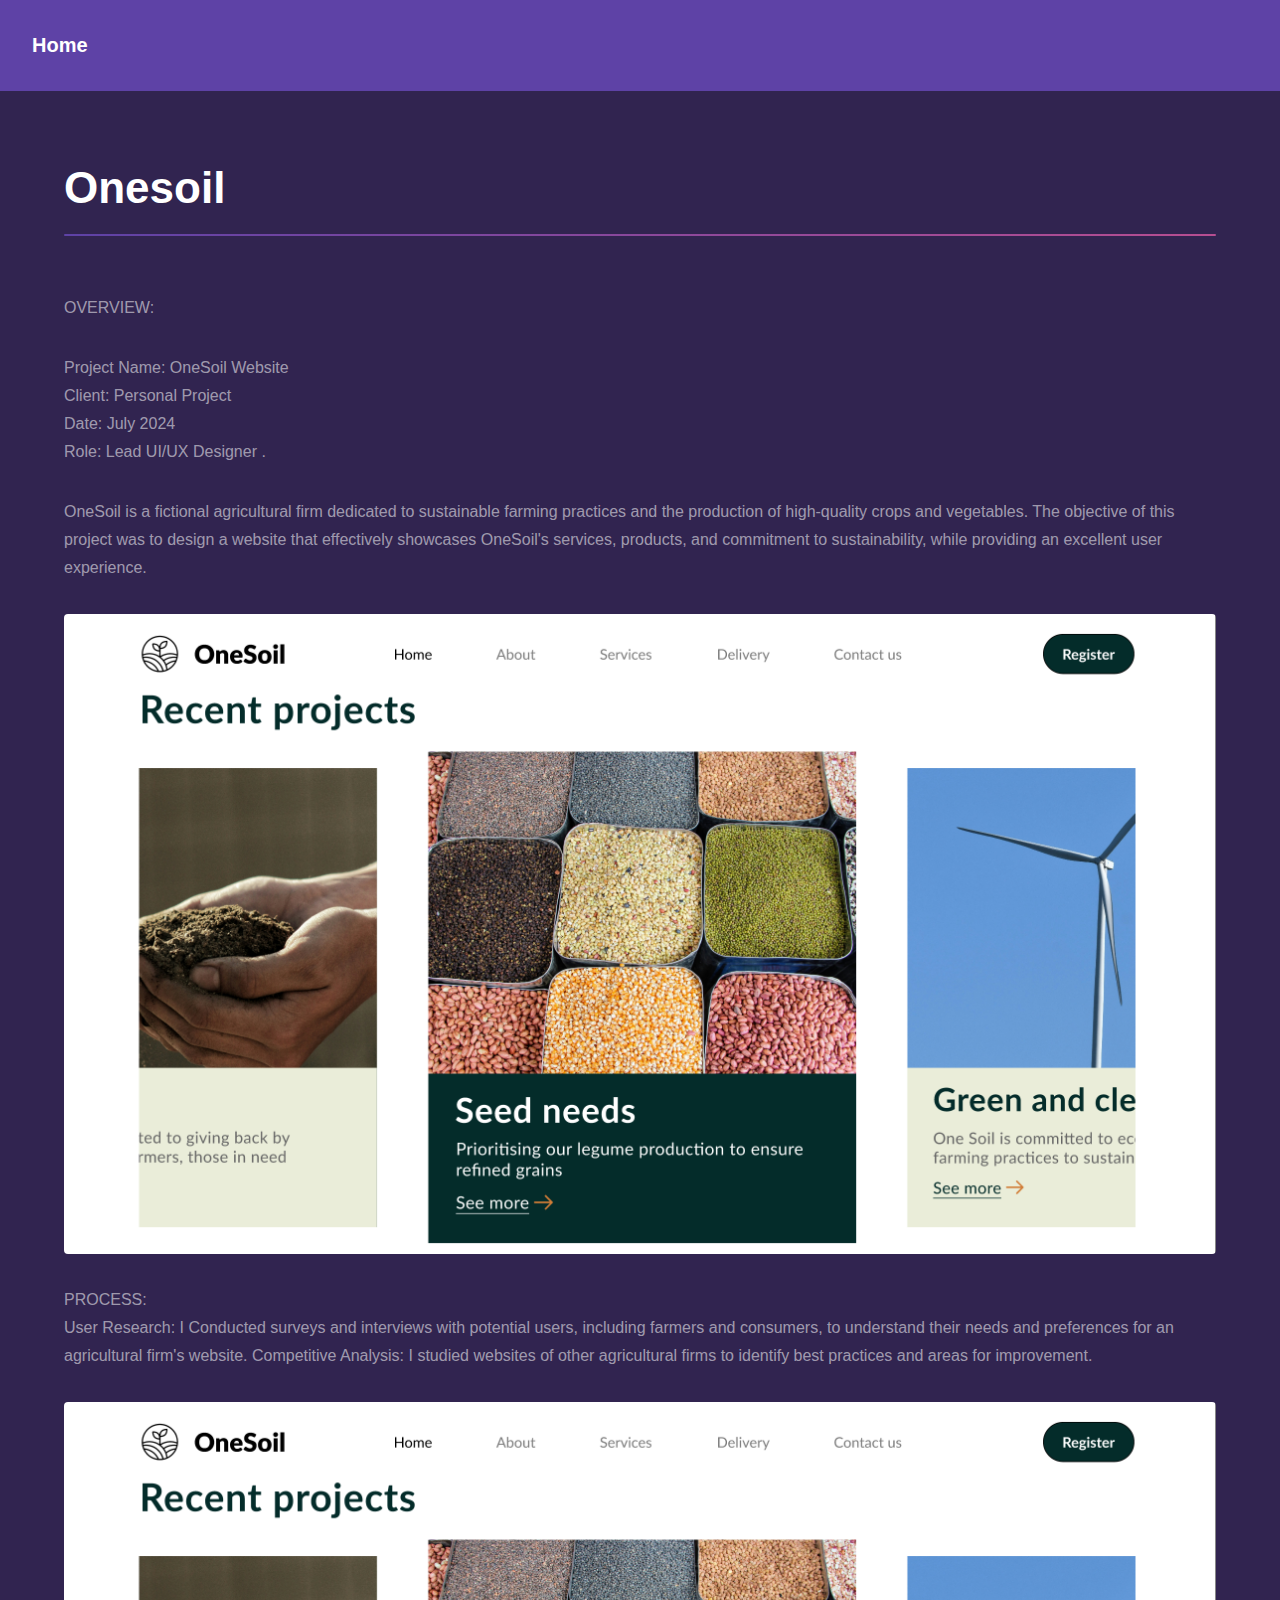
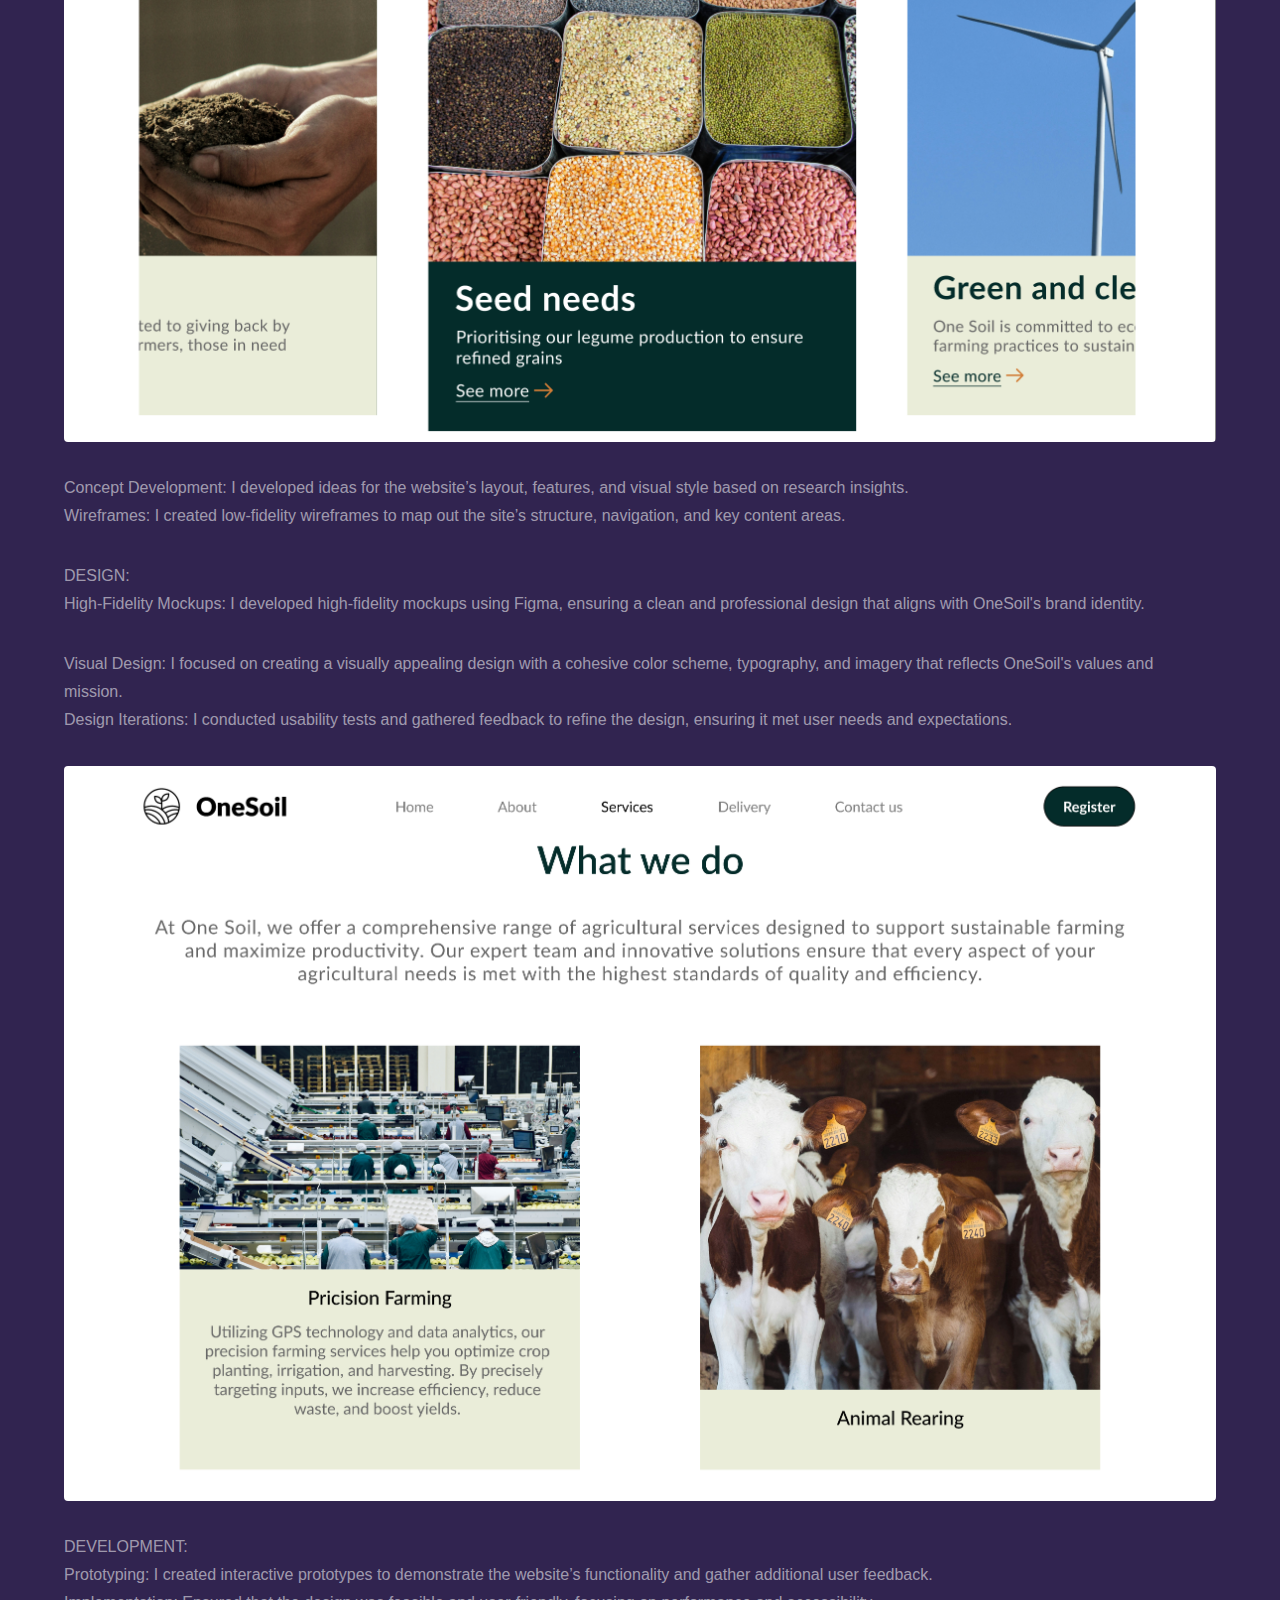
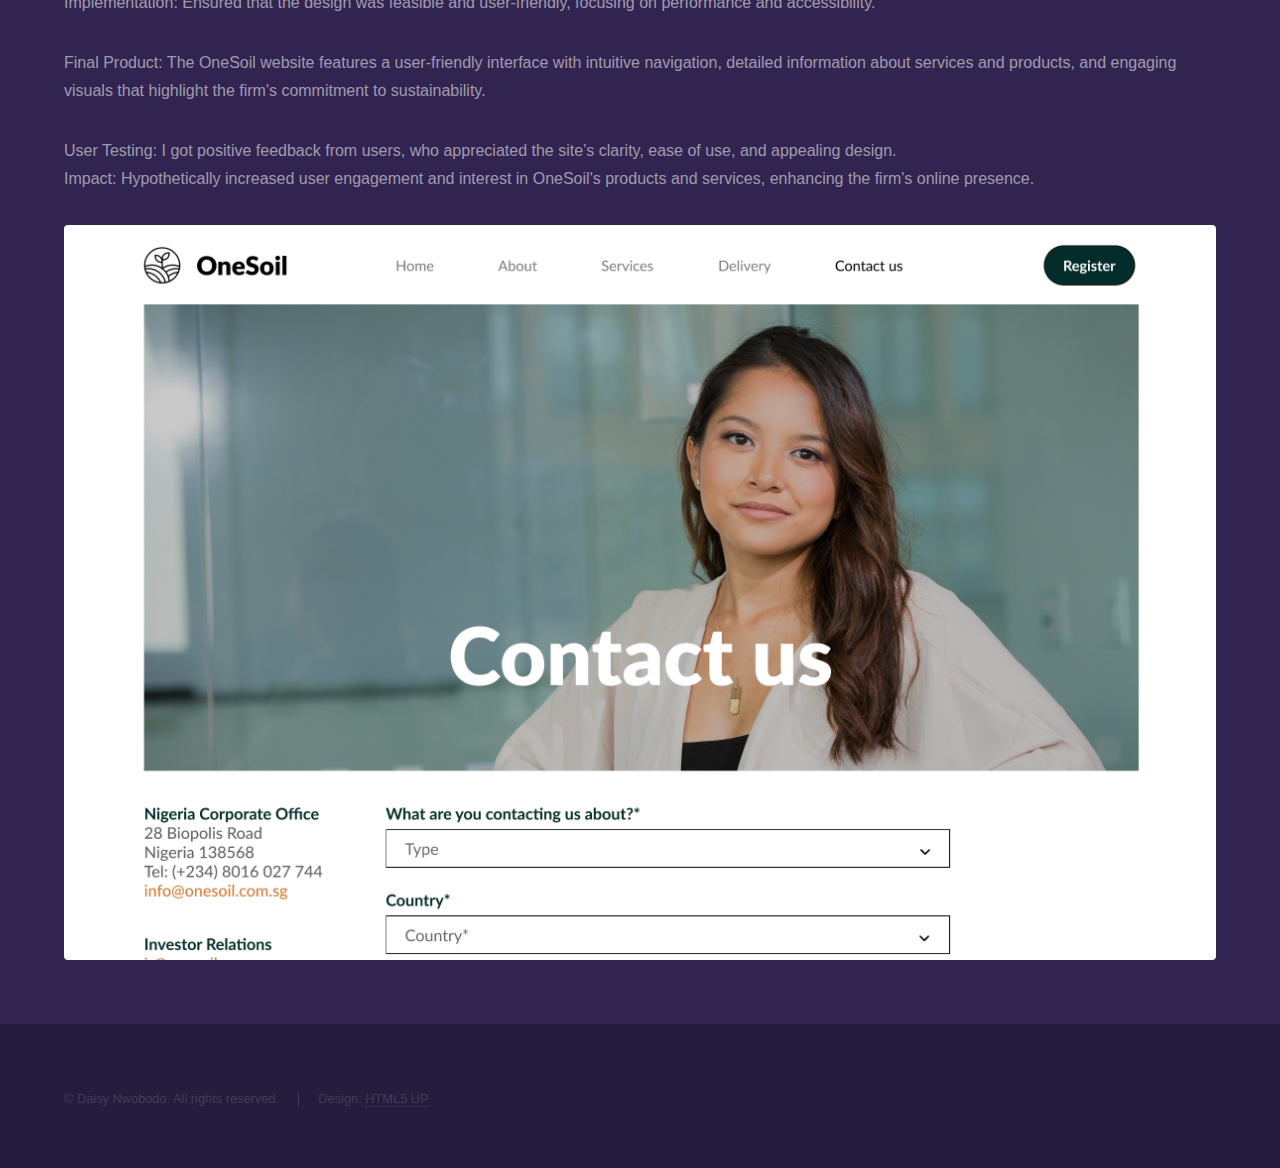
==== onesoil.html @ eafd7acb "first commit" ====
<!DOCTYPE HTML>
<!--
	Hyperspace by HTML5 UP
	html5up.net | @ajlkn
	Free for personal and commercial use under the CCA 3.0 license (html5up.net/license)
-->
<html>
	<head>
		<title> Chisom Daisy Nwobodo - Portfolio</title>
		<meta charset="utf-8" />
		<meta name="viewport" content="width=device-width, initial-scale=1, user-scalable=no" />
		<link rel="stylesheet" href="assets/css/main.css" />
		<noscript><link rel="stylesheet" href="assets/css/noscript.css" /></noscript>
	</head>
	<body class="is-preload">

		<!-- Header -->
			<header id="header">
				<a href="index.html" class="title">Home</a>
				<nav>
					<ul>
						
						
					</ul>
				</nav>
			</header>

		<!-- Wrapper -->
			<div id="wrapper">

				<!-- Main -->
					<section id="main" class="wrapper">
						<div class="inner">
							<h1 class="major">Onesoil</h1>
							
							<p>OVERVIEW:
								<p>

									Project Name: OneSoil Website<Br/>
									Client: Personal Project<Br/>
									Date: July 2024<Br/>
									Role: Lead UI/UX Designer
									.<p>
									
OneSoil is a fictional agricultural firm dedicated to sustainable farming practices and the production
 of high-quality crops and vegetables. The objective of this project was to design a website that effectively showcases OneSoil's services, 
 products, and commitment to sustainability, while providing an excellent user experience. <p></p>
 <span class="image fit"><img src="images/onesoilrecent projects.png" alt="" /></span>
								</p>PROCESS:<Br/>
						

								User Research: I Conducted surveys and interviews with potential users, including farmers and consumers, to understand their needs and preferences for an agricultural firm's website.
								Competitive Analysis: I studied websites of other agricultural firms to identify best practices and areas for improvement.<p></p>
								<span class="image fit"><img src="images/onesoilrecent projects.png" alt="" /></span>
								<p></p>

								Concept Development: I developed ideas for the website’s layout, features, and visual style based on research insights.<Br>
								Wireframes: I created low-fidelity wireframes to map out the site’s structure, navigation, and key content areas.<p></p>
								DESIGN:<Br/>
								
								High-Fidelity Mockups: I developed high-fidelity mockups using Figma, ensuring a clean and professional design that aligns with OneSoil's brand identity.<p></p>
								Visual Design: I focused on creating a visually appealing design with a cohesive color scheme, typography, and imagery that reflects OneSoil's values and mission.<Br/>
								Design Iterations: I conducted usability tests and gathered feedback to refine the design, ensuring it met user needs and expectations.<p></p>
								<span class="image fit"><img src="images/onsesoilservices.png" alt="" /></span>
								DEVELOPMENT:<Br/>
								
								Prototyping: I created interactive prototypes to demonstrate the website’s functionality and gather additional user feedback.<Br/>
								Implementation: Ensured that the design was feasible and user-friendly, focusing on performance and accessibility.
								<p></p>
								
								Final Product: The OneSoil website features a user-friendly interface with intuitive navigation, detailed information about services and products, and engaging visuals that highlight the firm's commitment to sustainability.<p></p>
								User Testing: I got positive feedback from users, who appreciated the site’s clarity, ease of use, and appealing design.<Br/>
								Impact: Hypothetically increased user engagement and interest in OneSoil's products and services, enhancing the firm's online presence.
									<p></p><span class="image fit"><img src="images/onesoilcontact.png" alt="" /></span>
								</p>
							
						</div>
					</section>

			</div>

		<!-- Footer -->
			<footer id="footer" class="wrapper alt">
				<div class="inner">
					<ul class="menu">
						<li>&copy; Daisy Nwobodo. All rights reserved.</li><li>Design: <a href="http://html5up.net">HTML5 UP</a></li>
					</ul>
				</div>
			</footer>

		<!-- Scripts -->
			<script src="assets/js/jquery.min.js"></script>
			<script src="assets/js/jquery.scrollex.min.js"></script>
			<script src="assets/js/jquery.scrolly.min.js"></script>
			<script src="assets/js/browser.min.js"></script>
			<script src="assets/js/breakpoints.min.js"></script>
			<script src="assets/js/util.js"></script>
			<script src="assets/js/main.js"></script>

	</body>
</html>
---- assets/css/main.css ----
@import url(fontawesome-all.min.css);

/*
	Hyperspace by HTML5 UP
	html5up.net | @ajlkn
	Free for personal and commercial use under the CCA 3.0 license (html5up.net/license)
*/

html, body, div, span, applet, object,
iframe, h1, h2, h3, h4, h5, h6, p, blockquote,
pre, a, abbr, acronym, address, big, cite,
code, del, dfn, em, img, ins, kbd, q, s, samp,
small, strike, strong, sub, sup, tt, var, b,
u, i, center, dl, dt, dd, ol, ul, li, fieldset,
form, label, legend, table, caption, tbody,
tfoot, thead, tr, th, td, article, aside,
canvas, details, embed, figure, figcaption,
footer, header, hgroup, menu, nav, output, ruby,
section, summary, time, mark, audio, video {
	margin: 0;
	padding: 0;
	border: 0;
	font-size: 100%;
	font: inherit;
	vertical-align: baseline;}

article, aside, details, figcaption, figure,
footer, header, hgroup, menu, nav, section {
	display: block;}

body {
	line-height: 1;
}

ol, ul {
	list-style: none;
}

blockquote, q {
	quotes: none;
}

	blockquote:before, blockquote:after, q:before, q:after {
		content: '';
		content: none;
	}

table {
	border-collapse: collapse;
	border-spacing: 0;
}

body {
	-webkit-text-size-adjust: none;
}

mark {
	background-color: transparent;
	color: inherit;
}

input::-moz-focus-inner {
	border: 0;
	padding: 0;
}

input, select, textarea {
	-moz-appearance: none;
	-webkit-appearance: none;
	-ms-appearance: none;
	appearance: none;
}

/* Basic */

	@-ms-viewport {
		width: device-width;
	}

	body {
		-ms-overflow-style: scrollbar;
	}

	@media screen and (max-width: 480px) {

		html, body {
			min-width: 320px;
		}

	}

	html {
		box-sizing: border-box;
	}

	*, *:before, *:after {
		box-sizing: inherit;
	}

	body {
		background: #312450;
	}

		body.is-preload *, body.is-preload *:before, body.is-preload *:after {
			-moz-animation: none !important;
			-webkit-animation: none !important;
			-ms-animation: none !important;
			animation: none !important;
			-moz-transition: none !important;
			-webkit-transition: none !important;
			-ms-transition: none !important;
			transition: none !important;
		}

/* Type */

	body, input, select, textarea {
		color: rgba(255, 255, 255, 0.55);
		font-family: Arial, Helvetica, sans-serif;
		font-size: 16.5pt;
		font-weight: normal;
		line-height: 1.75;
	}

		@media screen and (max-width: 1680px) {

			body, input, select, textarea {
				font-size: 13pt;
			}

		}

		@media screen and (max-width: 1280px) {

			body, input, select, textarea {
				font-size: 12pt;
			}

		}

		@media screen and (max-width: 360px) {

			body, input, select, textarea {
				font-size: 11pt;
			}

		}

	a {
		-moz-transition: color 0.2s ease, border-bottom-color 0.2s ease;
		-webkit-transition: color 0.2s ease, border-bottom-color 0.2s ease;
		-ms-transition: color 0.2s ease, border-bottom-color 0.2s ease;
		transition: color 0.2s ease, border-bottom-color 0.2s ease;
		border-bottom: dotted 1px rgba(255, 255, 255, 0.35);
		color: inherit;
		text-decoration: none;
	}

		a:hover {
			border-bottom-color: transparent;
			color: #ffffff;
		}

	strong, b {
		color: #ffffff;
		font-weight: bold;
	}

	em, i {
		font-style: italic;
	}

	p {
		margin: 0 0 2em 0;
	}

	h1, h2, h3, h4, h5, h6 {
		color: #ffffff;
		font-weight: bold;
		line-height: 1.5;
		margin: 0 0 0.5em 0;
	}

		h1 a, h2 a, h3 a, h4 a, h5 a, h6 a {
			color: inherit;
			text-decoration: none;
		}

	h1 {
		font-size: 2.75em;
	}

		h1.major {
			margin: 0 0 1.3em 0;
			position: relative;
			padding-bottom: 0.35em;
		}

			h1.major:after {
				background-image: -moz-linear-gradient(to right, #5e42a6, #b74e91);
				background-image: -webkit-linear-gradient(to right, #5e42a6, #b74e91);
				background-image: -ms-linear-gradient(to right, #5e42a6, #b74e91);
				background-image: linear-gradient(to right, #5e42a6, #b74e91);
				-moz-transition: max-width 0.2s ease;
				-webkit-transition: max-width 0.2s ease;
				-ms-transition: max-width 0.2s ease;
				transition: max-width 0.2s ease;
				border-radius: 0.2em;
				bottom: 0;
				content: '';
				height: 0.05em;
				position: absolute;
				right: 0;
				width: 100%;
			}
			

	h2 {
		font-size: 1.75em;
	}

	h3 {
		font-size: 1.1em;
	}

	h4 {
		font-size: 1em;
	}

	h5 {
		font-size: 0.8em;
	}

	h6 {
		font-size: 0.6em;
	}

	@media screen and (max-width: 736px) {

		h1 {
			font-size: 2em;
		}

		h2 {
			font-size: 1.25em;
		}

		h3 {
			font-size: 1em;
		}

		h4 {
			font-size: 0.8em;
		}

		h5 {
			font-size: 0.6em;
		}

		h6 {
			font-size: 0.6em;
		}

	}

	sub {
		font-size: 0.8em;
		position: relative;
		top: 0.5em;
	}

	sup {
		font-size: 0.8em;
		position: relative;
		top: -0.5em;
	}

	blockquote {
		border-left: solid 4px rgba(255, 255, 255, 0.15);
		font-style: italic;
		margin: 0 0 2em 0;
		padding: 0.5em 0 0.5em 2em;
	}

	code {
		background: rgba(255, 255, 255, 0.05);
		border-radius: 0.25em;
		border: solid 1px rgba(255, 255, 255, 0.15);
		font-family: "Courier New", monospace;
		font-size: 0.9em;
		margin: 0 0.25em;
		padding: 0.25em 0.65em;
	}

	pre {
		-webkit-overflow-scrolling: touch;
		font-family: "Courier New", monospace;
		font-size: 0.9em;
		margin: 0 0 2em 0;
	}

		pre code {
			display: block;
			line-height: 1.75em;
			padding: 1em 1.5em;
			overflow-x: auto;
		}

	hr {
		border: 0;
		border-bottom: solid 1px rgba(255, 255, 255, 0.15);
		margin: 2em 0;
	}

		hr.major {
			margin: 3em 0;
		}

	.align-left {
		text-align: left;
	}

	.align-center {
		text-align: center;
	}

	.align-right {
		text-align: right;
	}

/* Row */

	.row {
		display: flex;
		flex-wrap: wrap;
		box-sizing: border-box;
		align-items: stretch;
	}

		.row > * {
			box-sizing: border-box;
		}

		.row.gtr-uniform > * > :last-child {
			margin-bottom: 0;
		}

		.row.aln-left {
			justify-content: flex-start;
		}

		.row.aln-center {
			justify-content: center;
		}

		.row.aln-right {
			justify-content: flex-end;
		}

		.row.aln-top {
			align-items: flex-start;
		}

		.row.aln-middle {
			align-items: center;
		}

		.row.aln-bottom {
			align-items: flex-end;
		}

		.row > .imp {
			order: -1;
		}

		.row > .col-1 {
			width: 8.33333%;
		}

		.row > .off-1 {
			margin-left: 8.33333%;
		}

		.row > .col-2 {
			width: 16.66667%;
		}

		.row > .off-2 {
			margin-left: 16.66667%;
		}

		.row > .col-3 {
			width: 25%;
		}

		.row > .off-3 {
			margin-left: 25%;
		}

		.row > .col-4 {
			width: 33.33333%;
		}

		.row > .off-4 {
			margin-left: 33.33333%;
		}

		.row > .col-5 {
			width: 41.66667%;
		}

		.row > .off-5 {
			margin-left: 41.66667%;
		}

		.row > .col-6 {
			width: 50%;
		}

		.row > .off-6 {
			margin-left: 50%;
		}

		.row > .col-7 {
			width: 58.33333%;
		}

		.row > .off-7 {
			margin-left: 58.33333%;
		}

		.row > .col-8 {
			width: 66.66667%;
		}

		.row > .off-8 {
			margin-left: 66.66667%;
		}

		.row > .col-9 {
			width: 75%;
		}

		.row > .off-9 {
			margin-left: 75%;
		}

		.row > .col-10 {
			width: 83.33333%;
		}

		.row > .off-10 {
			margin-left: 83.33333%;
		}

		.row > .col-11 {
			width: 91.66667%;
		}

		.row > .off-11 {
			margin-left: 91.66667%;
		}

		.row > .col-12 {
			width: 100%;
		}

		.row > .off-12 {
			margin-left: 100%;
		}

		.row.gtr-0 {
			margin-top: 0;
			margin-left: 0em;
		}

			.row.gtr-0 > * {
				padding: 0 0 0 0em;
			}

			.row.gtr-0.gtr-uniform {
				margin-top: 0em;
			}

				.row.gtr-0.gtr-uniform > * {
					padding-top: 0em;
				}

		.row.gtr-25 {
			margin-top: 0;
			margin-left: -0.375em;
		}

			.row.gtr-25 > * {
				padding: 0 0 0 0.375em;
			}

			.row.gtr-25.gtr-uniform {
				margin-top: -0.375em;
			}

				.row.gtr-25.gtr-uniform > * {
					padding-top: 0.375em;
				}

		.row.gtr-50 {
			margin-top: 0;
			margin-left: -0.75em;
		}

			.row.gtr-50 > * {
				padding: 0 0 0 0.75em;
			}

			.row.gtr-50.gtr-uniform {
				margin-top: -0.75em;
			}

				.row.gtr-50.gtr-uniform > * {
					padding-top: 0.75em;
				}

		.row {
			margin-top: 0;
			margin-left: -1.5em;
		}

			.row > * {
				padding: 0 0 0 1.5em;
			}

			.row.gtr-uniform {
				margin-top: -1.5em;
			}

				.row.gtr-uniform > * {
					padding-top: 1.5em;
				}

		.row.gtr-150 {
			margin-top: 0;
			margin-left: -2.25em;
		}

			.row.gtr-150 > * {
				padding: 0 0 0 2.25em;
			}

			.row.gtr-150.gtr-uniform {
				margin-top: -2.25em;
			}

				.row.gtr-150.gtr-uniform > * {
					padding-top: 2.25em;
				}

		.row.gtr-200 {
			margin-top: 0;
			margin-left: -3em;
		}

			.row.gtr-200 > * {
				padding: 0 0 0 3em;
			}

			.row.gtr-200.gtr-uniform {
				margin-top: -3em;
			}

				.row.gtr-200.gtr-uniform > * {
					padding-top: 3em;
				}

		@media screen and (max-width: 1680px) {

			.row {
				display: flex;
				flex-wrap: wrap;
				box-sizing: border-box;
				align-items: stretch;
			}

				.row > * {
					box-sizing: border-box;
				}

				.row.gtr-uniform > * > :last-child {
					margin-bottom: 0;
				}

				.row.aln-left {
					justify-content: flex-start;
				}

				.row.aln-center {
					justify-content: center;
				}

				.row.aln-right {
					justify-content: flex-end;
				}

				.row.aln-top {
					align-items: flex-start;
				}

				.row.aln-middle {
					align-items: center;
				}

				.row.aln-bottom {
					align-items: flex-end;
				}

				.row > .imp-xlarge {
					order: -1;
				}

				.row > .col-1-xlarge {
					width: 8.33333%;
				}

				.row > .off-1-xlarge {
					margin-left: 8.33333%;
				}

				.row > .col-2-xlarge {
					width: 16.66667%;
				}

				.row > .off-2-xlarge {
					margin-left: 16.66667%;
				}

				.row > .col-3-xlarge {
					width: 25%;
				}

				.row > .off-3-xlarge {
					margin-left: 25%;
				}

				.row > .col-4-xlarge {
					width: 33.33333%;
				}

				.row > .off-4-xlarge {
					margin-left: 33.33333%;
				}

				.row > .col-5-xlarge {
					width: 41.66667%;
				}

				.row > .off-5-xlarge {
					margin-left: 41.66667%;
				}

				.row > .col-6-xlarge {
					width: 50%;
				}

				.row > .off-6-xlarge {
					margin-left: 50%;
				}

				.row > .col-7-xlarge {
					width: 58.33333%;
				}

				.row > .off-7-xlarge {
					margin-left: 58.33333%;
				}

				.row > .col-8-xlarge {
					width: 66.66667%;
				}

				.row > .off-8-xlarge {
					margin-left: 66.66667%;
				}

				.row > .col-9-xlarge {
					width: 75%;
				}

				.row > .off-9-xlarge {
					margin-left: 75%;
				}

				.row > .col-10-xlarge {
					width: 83.33333%;
				}

				.row > .off-10-xlarge {
					margin-left: 83.33333%;
				}

				.row > .col-11-xlarge {
					width: 91.66667%;
				}

				.row > .off-11-xlarge {
					margin-left: 91.66667%;
				}

				.row > .col-12-xlarge {
					width: 100%;
				}

				.row > .off-12-xlarge {
					margin-left: 100%;
				}

				.row.gtr-0 {
					margin-top: 0;
					margin-left: 0em;
				}

					.row.gtr-0 > * {
						padding: 0 0 0 0em;
					}

					.row.gtr-0.gtr-uniform {
						margin-top: 0em;
					}

						.row.gtr-0.gtr-uniform > * {
							padding-top: 0em;
						}

				.row.gtr-25 {
					margin-top: 0;
					margin-left: -0.375em;
				}

					.row.gtr-25 > * {
						padding: 0 0 0 0.375em;
					}

					.row.gtr-25.gtr-uniform {
						margin-top: -0.375em;
					}

						.row.gtr-25.gtr-uniform > * {
							padding-top: 0.375em;
						}

				.row.gtr-50 {
					margin-top: 0;
					margin-left: -0.75em;
				}

					.row.gtr-50 > * {
						padding: 0 0 0 0.75em;
					}

					.row.gtr-50.gtr-uniform {
						margin-top: -0.75em;
					}

						.row.gtr-50.gtr-uniform > * {
							padding-top: 0.75em;
						}

				.row {
					margin-top: 0;
					margin-left: -1.5em;
				}

					.row > * {
						padding: 0 0 0 1.5em;
					}

					.row.gtr-uniform {
						margin-top: -1.5em;
					}

						.row.gtr-uniform > * {
							padding-top: 1.5em;
						}

				.row.gtr-150 {
					margin-top: 0;
					margin-left: -2.25em;
				}

					.row.gtr-150 > * {
						padding: 0 0 0 2.25em;
					}

					.row.gtr-150.gtr-uniform {
						margin-top: -2.25em;
					}

						.row.gtr-150.gtr-uniform > * {
							padding-top: 2.25em;
						}

				.row.gtr-200 {
					margin-top: 0;
					margin-left: -3em;
				}

					.row.gtr-200 > * {
						padding: 0 0 0 3em;
					}

					.row.gtr-200.gtr-uniform {
						margin-top: -3em;
					}

						.row.gtr-200.gtr-uniform > * {
							padding-top: 3em;
						}

		}

		@media screen and (max-width: 1280px) {

			.row {
				display: flex;
				flex-wrap: wrap;
				box-sizing: border-box;
				align-items: stretch;
			}

				.row > * {
					box-sizing: border-box;
				}

				.row.gtr-uniform > * > :last-child {
					margin-bottom: 0;
				}

				.row.aln-left {
					justify-content: flex-start;
				}

				.row.aln-center {
					justify-content: center;
				}

				.row.aln-right {
					justify-content: flex-end;
				}

				.row.aln-top {
					align-items: flex-start;
				}

				.row.aln-middle {
					align-items: center;
				}

				.row.aln-bottom {
					align-items: flex-end;
				}

				.row > .imp-large {
					order: -1;
				}

				.row > .col-1-large {
					width: 8.33333%;
				}

				.row > .off-1-large {
					margin-left: 8.33333%;
				}

				.row > .col-2-large {
					width: 16.66667%;
				}

				.row > .off-2-large {
					margin-left: 16.66667%;
				}

				.row > .col-3-large {
					width: 25%;
				}

				.row > .off-3-large {
					margin-left: 25%;
				}

				.row > .col-4-large {
					width: 33.33333%;
				}

				.row > .off-4-large {
					margin-left: 33.33333%;
				}

				.row > .col-5-large {
					width: 41.66667%;
				}

				.row > .off-5-large {
					margin-left: 41.66667%;
				}

				.row > .col-6-large {
					width: 50%;
				}

				.row > .off-6-large {
					margin-left: 50%;
				}

				.row > .col-7-large {
					width: 58.33333%;
				}

				.row > .off-7-large {
					margin-left: 58.33333%;
				}

				.row > .col-8-large {
					width: 66.66667%;
				}

				.row > .off-8-large {
					margin-left: 66.66667%;
				}

				.row > .col-9-large {
					width: 75%;
				}

				.row > .off-9-large {
					margin-left: 75%;
				}

				.row > .col-10-large {
					width: 83.33333%;
				}

				.row > .off-10-large {
					margin-left: 83.33333%;
				}

				.row > .col-11-large {
					width: 91.66667%;
				}

				.row > .off-11-large {
					margin-left: 91.66667%;
				}

				.row > .col-12-large {
					width: 100%;
				}

				.row > .off-12-large {
					margin-left: 100%;
				}

				.row.gtr-0 {
					margin-top: 0;
					margin-left: 0em;
				}

					.row.gtr-0 > * {
						padding: 0 0 0 0em;
					}

					.row.gtr-0.gtr-uniform {
						margin-top: 0em;
					}

						.row.gtr-0.gtr-uniform > * {
							padding-top: 0em;
						}

				.row.gtr-25 {
					margin-top: 0;
					margin-left: -0.375em;
				}

					.row.gtr-25 > * {
						padding: 0 0 0 0.375em;
					}

					.row.gtr-25.gtr-uniform {
						margin-top: -0.375em;
					}

						.row.gtr-25.gtr-uniform > * {
							padding-top: 0.375em;
						}

				.row.gtr-50 {
					margin-top: 0;
					margin-left: -0.75em;
				}

					.row.gtr-50 > * {
						padding: 0 0 0 0.75em;
					}

					.row.gtr-50.gtr-uniform {
						margin-top: -0.75em;
					}

						.row.gtr-50.gtr-uniform > * {
							padding-top: 0.75em;
						}

				.row {
					margin-top: 0;
					margin-left: -1.5em;
				}

					.row > * {
						padding: 0 0 0 1.5em;
					}

					.row.gtr-uniform {
						margin-top: -1.5em;
					}

						.row.gtr-uniform > * {
							padding-top: 1.5em;
						}

				.row.gtr-150 {
					margin-top: 0;
					margin-left: -2.25em;
				}

					.row.gtr-150 > * {
						padding: 0 0 0 2.25em;
					}

					.row.gtr-150.gtr-uniform {
						margin-top: -2.25em;
					}

						.row.gtr-150.gtr-uniform > * {
							padding-top: 2.25em;
						}

				.row.gtr-200 {
					margin-top: 0;
					margin-left: -3em;
				}

					.row.gtr-200 > * {
						padding: 0 0 0 3em;
					}

					.row.gtr-200.gtr-uniform {
						margin-top: -3em;
					}

						.row.gtr-200.gtr-uniform > * {
							padding-top: 3em;
						}

		}

		@media screen and (max-width: 980px) {

			.row {
				display: flex;
				flex-wrap: wrap;
				box-sizing: border-box;
				align-items: stretch;
			}

				.row > * {
					box-sizing: border-box;
				}

				.row.gtr-uniform > * > :last-child {
					margin-bottom: 0;
				}

				.row.aln-left {
					justify-content: flex-start;
				}

				.row.aln-center {
					justify-content: center;
				}

				.row.aln-right {
					justify-content: flex-end;
				}

				.row.aln-top {
					align-items: flex-start;
				}

				.row.aln-middle {
					align-items: center;
				}

				.row.aln-bottom {
					align-items: flex-end;
				}

				.row > .imp-medium {
					order: -1;
				}

				.row > .col-1-medium {
					width: 8.33333%;
				}

				.row > .off-1-medium {
					margin-left: 8.33333%;
				}

				.row > .col-2-medium {
					width: 16.66667%;
				}

				.row > .off-2-medium {
					margin-left: 16.66667%;
				}

				.row > .col-3-medium {
					width: 25%;
				}

				.row > .off-3-medium {
					margin-left: 25%;
				}

				.row > .col-4-medium {
					width: 33.33333%;
				}

				.row > .off-4-medium {
					margin-left: 33.33333%;
				}

				.row > .col-5-medium {
					width: 41.66667%;
				}

				.row > .off-5-medium {
					margin-left: 41.66667%;
				}

				.row > .col-6-medium {
					width: 50%;
				}

				.row > .off-6-medium {
					margin-left: 50%;
				}

				.row > .col-7-medium {
					width: 58.33333%;
				}

				.row > .off-7-medium {
					margin-left: 58.33333%;
				}

				.row > .col-8-medium {
					width: 66.66667%;
				}

				.row > .off-8-medium {
					margin-left: 66.66667%;
				}

				.row > .col-9-medium {
					width: 75%;
				}

				.row > .off-9-medium {
					margin-left: 75%;
				}

				.row > .col-10-medium {
					width: 83.33333%;
				}

				.row > .off-10-medium {
					margin-left: 83.33333%;
				}

				.row > .col-11-medium {
					width: 91.66667%;
				}

				.row > .off-11-medium {
					margin-left: 91.66667%;
				}

				.row > .col-12-medium {
					width: 100%;
				}

				.row > .off-12-medium {
					margin-left: 100%;
				}

				.row.gtr-0 {
					margin-top: 0;
					margin-left: 0em;
				}

					.row.gtr-0 > * {
						padding: 0 0 0 0em;
					}

					.row.gtr-0.gtr-uniform {
						margin-top: 0em;
					}

						.row.gtr-0.gtr-uniform > * {
							padding-top: 0em;
						}

				.row.gtr-25 {
					margin-top: 0;
					margin-left: -0.375em;
				}

					.row.gtr-25 > * {
						padding: 0 0 0 0.375em;
					}

					.row.gtr-25.gtr-uniform {
						margin-top: -0.375em;
					}

						.row.gtr-25.gtr-uniform > * {
							padding-top: 0.375em;
						}

				.row.gtr-50 {
					margin-top: 0;
					margin-left: -0.75em;
				}

					.row.gtr-50 > * {
						padding: 0 0 0 0.75em;
					}

					.row.gtr-50.gtr-uniform {
						margin-top: -0.75em;
					}

						.row.gtr-50.gtr-uniform > * {
							padding-top: 0.75em;
						}

				.row {
					margin-top: 0;
					margin-left: -1.5em;
				}

					.row > * {
						padding: 0 0 0 1.5em;
					}

					.row.gtr-uniform {
						margin-top: -1.5em;
					}

						.row.gtr-uniform > * {
							padding-top: 1.5em;
						}

				.row.gtr-150 {
					margin-top: 0;
					margin-left: -2.25em;
				}

					.row.gtr-150 > * {
						padding: 0 0 0 2.25em;
					}

					.row.gtr-150.gtr-uniform {
						margin-top: -2.25em;
					}

						.row.gtr-150.gtr-uniform > * {
							padding-top: 2.25em;
						}

				.row.gtr-200 {
					margin-top: 0;
					margin-left: -3em;
				}

					.row.gtr-200 > * {
						padding: 0 0 0 3em;
					}

					.row.gtr-200.gtr-uniform {
						margin-top: -3em;
					}

						.row.gtr-200.gtr-uniform > * {
							padding-top: 3em;
						}

		}

		@media screen and (max-width: 736px) {

			.row {
				display: flex;
				flex-wrap: wrap;
				box-sizing: border-box;
				align-items: stretch;
			}

				.row > * {
					box-sizing: border-box;
				}

				.row.gtr-uniform > * > :last-child {
					margin-bottom: 0;
				}

				.row.aln-left {
					justify-content: flex-start;
				}

				.row.aln-center {
					justify-content: center;
				}

				.row.aln-right {
					justify-content: flex-end;
				}

				.row.aln-top {
					align-items: flex-start;
				}

				.row.aln-middle {
					align-items: center;
				}

				.row.aln-bottom {
					align-items: flex-end;
				}

				.row > .imp-small {
					order: -1;
				}

				.row > .col-1-small {
					width: 8.33333%;
				}

				.row > .off-1-small {
					margin-left: 8.33333%;
				}

				.row > .col-2-small {
					width: 16.66667%;
				}

				.row > .off-2-small {
					margin-left: 16.66667%;
				}

				.row > .col-3-small {
					width: 25%;
				}

				.row > .off-3-small {
					margin-left: 25%;
				}

				.row > .col-4-small {
					width: 33.33333%;
				}

				.row > .off-4-small {
					margin-left: 33.33333%;
				}

				.row > .col-5-small {
					width: 41.66667%;
				}

				.row > .off-5-small {
					margin-left: 41.66667%;
				}

				.row > .col-6-small {
					width: 50%;
				}

				.row > .off-6-small {
					margin-left: 50%;
				}

				.row > .col-7-small {
					width: 58.33333%;
				}

				.row > .off-7-small {
					margin-left: 58.33333%;
				}

				.row > .col-8-small {
					width: 66.66667%;
				}

				.row > .off-8-small {
					margin-left: 66.66667%;
				}

				.row > .col-9-small {
					width: 75%;
				}

				.row > .off-9-small {
					margin-left: 75%;
				}

				.row > .col-10-small {
					width: 83.33333%;
				}

				.row > .off-10-small {
					margin-left: 83.33333%;
				}

				.row > .col-11-small {
					width: 91.66667%;
				}

				.row > .off-11-small {
					margin-left: 91.66667%;
				}

				.row > .col-12-small {
					width: 100%;
				}

				.row > .off-12-small {
					margin-left: 100%;
				}

				.row.gtr-0 {
					margin-top: 0;
					margin-left: 0em;
				}

					.row.gtr-0 > * {
						padding: 0 0 0 0em;
					}

					.row.gtr-0.gtr-uniform {
						margin-top: 0em;
					}

						.row.gtr-0.gtr-uniform > * {
							padding-top: 0em;
						}

				.row.gtr-25 {
					margin-top: 0;
					margin-left: -0.375em;
				}

					.row.gtr-25 > * {
						padding: 0 0 0 0.375em;
					}

					.row.gtr-25.gtr-uniform {
						margin-top: -0.375em;
					}

						.row.gtr-25.gtr-uniform > * {
							padding-top: 0.375em;
						}

				.row.gtr-50 {
					margin-top: 0;
					margin-left: -0.75em;
				}

					.row.gtr-50 > * {
						padding: 0 0 0 0.75em;
					}

					.row.gtr-50.gtr-uniform {
						margin-top: -0.75em;
					}

						.row.gtr-50.gtr-uniform > * {
							padding-top: 0.75em;
						}

				.row {
					margin-top: 0;
					margin-left: -1.5em;
				}

					.row > * {
						padding: 0 0 0 1.5em;
					}

					.row.gtr-uniform {
						margin-top: -1.5em;
					}

						.row.gtr-uniform > * {
							padding-top: 1.5em;
						}

				.row.gtr-150 {
					margin-top: 0;
					margin-left: -2.25em;
				}

					.row.gtr-150 > * {
						padding: 0 0 0 2.25em;
					}

					.row.gtr-150.gtr-uniform {
						margin-top: -2.25em;
					}

						.row.gtr-150.gtr-uniform > * {
							padding-top: 2.25em;
						}

				.row.gtr-200 {
					margin-top: 0;
					margin-left: -3em;
				}

					.row.gtr-200 > * {
						padding: 0 0 0 3em;
					}

					.row.gtr-200.gtr-uniform {
						margin-top: -3em;
					}

						.row.gtr-200.gtr-uniform > * {
							padding-top: 3em;
						}

		}

		@media screen and (max-width: 480px) {

			.row {
				display: flex;
				flex-wrap: wrap;
				box-sizing: border-box;
				align-items: stretch;
			}

				.row > * {
					box-sizing: border-box;
				}

				.row.gtr-uniform > * > :last-child {
					margin-bottom: 0;
				}

				.row.aln-left {
					justify-content: flex-start;
				}

				.row.aln-center {
					justify-content: center;
				}

				.row.aln-right {
					justify-content: flex-end;
				}

				.row.aln-top {
					align-items: flex-start;
				}

				.row.aln-middle {
					align-items: center;
				}

				.row.aln-bottom {
					align-items: flex-end;
				}

				.row > .imp-xsmall {
					order: -1;
				}

				.row > .col-1-xsmall {
					width: 8.33333%;
				}

				.row > .off-1-xsmall {
					margin-left: 8.33333%;
				}

				.row > .col-2-xsmall {
					width: 16.66667%;
				}

				.row > .off-2-xsmall {
					margin-left: 16.66667%;
				}

				.row > .col-3-xsmall {
					width: 25%;
				}

				.row > .off-3-xsmall {
					margin-left: 25%;
				}

				.row > .col-4-xsmall {
					width: 33.33333%;
				}

				.row > .off-4-xsmall {
					margin-left: 33.33333%;
				}

				.row > .col-5-xsmall {
					width: 41.66667%;
				}

				.row > .off-5-xsmall {
					margin-left: 41.66667%;
				}

				.row > .col-6-xsmall {
					width: 50%;
				}

				.row > .off-6-xsmall {
					margin-left: 50%;
				}

				.row > .col-7-xsmall {
					width: 58.33333%;
				}

				.row > .off-7-xsmall {
					margin-left: 58.33333%;
				}

				.row > .col-8-xsmall {
					width: 66.66667%;
				}

				.row > .off-8-xsmall {
					margin-left: 66.66667%;
				}

				.row > .col-9-xsmall {
					width: 75%;
				}

				.row > .off-9-xsmall {
					margin-left: 75%;
				}

				.row > .col-10-xsmall {
					width: 83.33333%;
				}

				.row > .off-10-xsmall {
					margin-left: 83.33333%;
				}

				.row > .col-11-xsmall {
					width: 91.66667%;
				}

				.row > .off-11-xsmall {
					margin-left: 91.66667%;
				}

				.row > .col-12-xsmall {
					width: 100%;
				}

				.row > .off-12-xsmall {
					margin-left: 100%;
				}

				.row.gtr-0 {
					margin-top: 0;
					margin-left: 0em;
				}

					.row.gtr-0 > * {
						padding: 0 0 0 0em;
					}

					.row.gtr-0.gtr-uniform {
						margin-top: 0em;
					}

						.row.gtr-0.gtr-uniform > * {
							padding-top: 0em;
						}

				.row.gtr-25 {
					margin-top: 0;
					margin-left: -0.375em;
				}

					.row.gtr-25 > * {
						padding: 0 0 0 0.375em;
					}

					.row.gtr-25.gtr-uniform {
						margin-top: -0.375em;
					}

						.row.gtr-25.gtr-uniform > * {
							padding-top: 0.375em;
						}

				.row.gtr-50 {
					margin-top: 0;
					margin-left: -0.75em;
				}

					.row.gtr-50 > * {
						padding: 0 0 0 0.75em;
					}

					.row.gtr-50.gtr-uniform {
						margin-top: -0.75em;
					}

						.row.gtr-50.gtr-uniform > * {
							padding-top: 0.75em;
						}

				.row {
					margin-top: 0;
					margin-left: -1.5em;
				}

					.row > * {
						padding: 0 0 0 1.5em;
					}

					.row.gtr-uniform {
						margin-top: -1.5em;
					}

						.row.gtr-uniform > * {
							padding-top: 1.5em;
						}

				.row.gtr-150 {
					margin-top: 0;
					margin-left: -2.25em;
				}

					.row.gtr-150 > * {
						padding: 0 0 0 2.25em;
					}

					.row.gtr-150.gtr-uniform {
						margin-top: -2.25em;
					}

						.row.gtr-150.gtr-uniform > * {
							padding-top: 2.25em;
						}

				.row.gtr-200 {
					margin-top: 0;
					margin-left: -3em;
				}

					.row.gtr-200 > * {
						padding: 0 0 0 3em;
					}

					.row.gtr-200.gtr-uniform {
						margin-top: -3em;
					}

						.row.gtr-200.gtr-uniform > * {
							padding-top: 3em;
						}

		}

/* Box */

	.box {
		border-radius: 0.25em;
		border: solid 1px rgba(255, 255, 255, 0.15);
		margin-bottom: 2em;
		padding: 1.5em;
	}

		.box > :last-child,
		.box > :last-child > :last-child,
		.box > :last-child > :last-child > :last-child {
			margin-bottom: 0;
		}

		.box.alt {
			border: 0;
			border-radius: 0;
			padding: 0;
		}

/* Button */

	input[type="submit"],
	input[type="reset"],
	input[type="button"],
	button,
	.button {
		-moz-appearance: none;
		-webkit-appearance: none;
		-ms-appearance: none;
		appearance: none;
		-moz-transition: border-color 0.2s ease;
		-webkit-transition: border-color 0.2s ease;
		-ms-transition: border-color 0.2s ease;
		transition: border-color 0.2s ease;
		background-color: transparent;
		border: solid 1px !important;
		border-color: rgba(255, 255, 255, 0.15) !important;
		border-radius: 3em;
		color: #ffffff !important;
		cursor: pointer;
		display: inline-block;
		font-size: 0.6em;
		font-weight: bold;
		height: calc(4.75em + 2px);
		letter-spacing: 0.25em;
		line-height: 4.75em;
		outline: 0;
		padding: 0 3.75em;
		position: relative;
		text-align: center;
		text-decoration: none;
		text-transform: uppercase;
		white-space: nowrap;
	}

		input[type="submit"]:after,
		input[type="reset"]:after,
		input[type="button"]:after,
		button:after,
		.button:after {
			-moz-transform: scale(0.25);
			-webkit-transform: scale(0.25);
			-ms-transform: scale(0.25);
			transform: scale(0.25);
			pointer-events: none;
			-moz-transition: opacity 0.2s ease, -moz-transform 0.2s ease;
			-webkit-transition: opacity 0.2s ease, -webkit-transform 0.2s ease;
			-ms-transition: opacity 0.2s ease, -ms-transform 0.2s ease;
			transition: opacity 0.2s ease, transform 0.2s ease;
			background: #ffffff;
			border-radius: 3em;
			content: '';
			height: 100%;
			left: 0;
			opacity: 0;
			position: absolute;
			top: 0;
			width: 100%;
		}

		input[type="submit"].icon:before,
		input[type="reset"].icon:before,
		input[type="button"].icon:before,
		button.icon:before,
		.button.icon:before {
			margin-right: 0.75em;
		}

		input[type="submit"].fit,
		input[type="reset"].fit,
		input[type="button"].fit,
		button.fit,
		.button.fit {
			width: 100%;
		}

		input[type="submit"].small,
		input[type="reset"].small,
		input[type="button"].small,
		button.small,
		.button.small {
			font-size: 0.4em;
		}

		input[type="submit"].large,
		input[type="reset"].large,
		input[type="button"].large,
		button.large,
		.button.large {
			font-size: 0.8em;
		}

		input[type="submit"].primary,
		input[type="reset"].primary,
		input[type="button"].primary,
		button.primary,
		.button.primary {
			background-color: #ffffff;
			color: #312450 !important;
		}

			input[type="submit"].primary:after,
			input[type="reset"].primary:after,
			input[type="button"].primary:after,
			button.primary:after,
			.button.primary:after {
				display: none;
			}

		input[type="submit"].disabled, input[type="submit"]:disabled,
		input[type="reset"].disabled,
		input[type="reset"]:disabled,
		input[type="button"].disabled,
		input[type="button"]:disabled,
		button.disabled,
		button:disabled,
		.button.disabled,
		.button:disabled {
			cursor: default;
			opacity: 0.5;
			pointer-events: none;
		}

		input[type="submit"]:hover,
		input[type="reset"]:hover,
		input[type="button"]:hover,
		button:hover,
		.button:hover {
			border-color: rgba(255, 255, 255, 0.55) !important;
		}

			input[type="submit"]:hover:after,
			input[type="reset"]:hover:after,
			input[type="button"]:hover:after,
			button:hover:after,
			.button:hover:after {
				opacity: 0.05;
				-moz-transform: scale(1);
				-webkit-transform: scale(1);
				-ms-transform: scale(1);
				transform: scale(1);
			}

			input[type="submit"]:hover:active,
			input[type="reset"]:hover:active,
			input[type="button"]:hover:active,
			button:hover:active,
			.button:hover:active {
				border-color: #ffffff !important;
			}

				input[type="submit"]:hover:active:after,
				input[type="reset"]:hover:active:after,
				input[type="button"]:hover:active:after,
				button:hover:active:after,
				.button:hover:active:after {
					opacity: 0.1;
				}

/* Features */

	.features {
		display: -moz-flex;
		display: -webkit-flex;
		display: -ms-flex;
		display: flex;
		-moz-flex-wrap: wrap;
		-webkit-flex-wrap: wrap;
		-ms-flex-wrap: wrap;
		flex-wrap: wrap;
		border-radius: 0.25em;
		border: solid 1px rgba(255, 255, 255, 0.15);
		background: rgba(255, 255, 255, 0.05);
		margin: 0 0 2em 0;
	}

		.features section {
			padding: 3.5em 3em 1em 7em ;
			width: 50%;
			border-top: solid 1px rgba(255, 255, 255, 0.15);
			position: relative;
		}

			.features section:nth-child(-n + 2) {
				border-top-width: 0;
			}

			.features section:nth-child(2n) {
				border-left: solid 1px rgba(255, 255, 255, 0.15);
			}

			.features section .icon {
				-moz-transition: opacity 0.5s ease, -moz-transform 0.5s ease;
				-webkit-transition: opacity 0.5s ease, -webkit-transform 0.5s ease;
				-ms-transition: opacity 0.5s ease, -ms-transform 0.5s ease;
				transition: opacity 0.5s ease, transform 0.5s ease;
				-moz-transition-delay: 1s;
				-webkit-transition-delay: 1s;
				-ms-transition-delay: 1s;
				transition-delay: 1s;
				-moz-transform: scale(1);
				-webkit-transform: scale(1);
				-ms-transform: scale(1);
				transform: scale(1);
				position: absolute;
				left: 3em;
				top: 3em;
				opacity: 1;
			}

			.features section:nth-child(1) .icon {
				-moz-transition-delay: 0.15s;
				-webkit-transition-delay: 0.15s;
				-ms-transition-delay: 0.15s;
				transition-delay: 0.15s;
			}

			.features section:nth-child(2) .icon {
				-moz-transition-delay: 0.3s;
				-webkit-transition-delay: 0.3s;
				-ms-transition-delay: 0.3s;
				transition-delay: 0.3s;
			}

			.features section:nth-child(3) .icon {
				-moz-transition-delay: 0.45s;
				-webkit-transition-delay: 0.45s;
				-ms-transition-delay: 0.45s;
				transition-delay: 0.45s;
			}

			.features section:nth-child(4) .icon {
				-moz-transition-delay: 0.6s;
				-webkit-transition-delay: 0.6s;
				-ms-transition-delay: 0.6s;
				transition-delay: 0.6s;
			}

			.features section:nth-child(5) .icon {
				-moz-transition-delay: 0.75s;
				-webkit-transition-delay: 0.75s;
				-ms-transition-delay: 0.75s;
				transition-delay: 0.75s;
			}

			.features section:nth-child(6) .icon {
				-moz-transition-delay: 0.9s;
				-webkit-transition-delay: 0.9s;
				-ms-transition-delay: 0.9s;
				transition-delay: 0.9s;
			}

			.features section:nth-child(7) .icon {
				-moz-transition-delay: 1.05s;
				-webkit-transition-delay: 1.05s;
				-ms-transition-delay: 1.05s;
				transition-delay: 1.05s;
			}

			.features section:nth-child(8) .icon {
				-moz-transition-delay: 1.2s;
				-webkit-transition-delay: 1.2s;
				-ms-transition-delay: 1.2s;
				transition-delay: 1.2s;
			}

			.features section:nth-child(9) .icon {
				-moz-transition-delay: 1.35s;
				-webkit-transition-delay: 1.35s;
				-ms-transition-delay: 1.35s;
				transition-delay: 1.35s;
			}

			.features section:nth-child(10) .icon {
				-moz-transition-delay: 1.5s;
				-webkit-transition-delay: 1.5s;
				-ms-transition-delay: 1.5s;
				transition-delay: 1.5s;
			}

			.features section:nth-child(11) .icon {
				-moz-transition-delay: 1.65s;
				-webkit-transition-delay: 1.65s;
				-ms-transition-delay: 1.65s;
				transition-delay: 1.65s;
			}

			.features section:nth-child(12) .icon {
				-moz-transition-delay: 1.8s;
				-webkit-transition-delay: 1.8s;
				-ms-transition-delay: 1.8s;
				transition-delay: 1.8s;
			}

			.features section:nth-child(13) .icon {
				-moz-transition-delay: 1.95s;
				-webkit-transition-delay: 1.95s;
				-ms-transition-delay: 1.95s;
				transition-delay: 1.95s;
			}

			.features section:nth-child(14) .icon {
				-moz-transition-delay: 2.1s;
				-webkit-transition-delay: 2.1s;
				-ms-transition-delay: 2.1s;
				transition-delay: 2.1s;
			}

			.features section:nth-child(15) .icon {
				-moz-transition-delay: 2.25s;
				-webkit-transition-delay: 2.25s;
				-ms-transition-delay: 2.25s;
				transition-delay: 2.25s;
			}

			.features section:nth-child(16) .icon {
				-moz-transition-delay: 2.4s;
				-webkit-transition-delay: 2.4s;
				-ms-transition-delay: 2.4s;
				transition-delay: 2.4s;
			}

			.features section:nth-child(17) .icon {
				-moz-transition-delay: 2.55s;
				-webkit-transition-delay: 2.55s;
				-ms-transition-delay: 2.55s;
				transition-delay: 2.55s;
			}

			.features section:nth-child(18) .icon {
				-moz-transition-delay: 2.7s;
				-webkit-transition-delay: 2.7s;
				-ms-transition-delay: 2.7s;
				transition-delay: 2.7s;
			}

			.features section:nth-child(19) .icon {
				-moz-transition-delay: 2.85s;
				-webkit-transition-delay: 2.85s;
				-ms-transition-delay: 2.85s;
				transition-delay: 2.85s;
			}

			.features section:nth-child(20) .icon {
				-moz-transition-delay: 3s;
				-webkit-transition-delay: 3s;
				-ms-transition-delay: 3s;
				transition-delay: 3s;
			}

		.features.inactive section .icon {
			-moz-transform: scale(0.5);
			-webkit-transform: scale(0.5);
			-ms-transform: scale(0.5);
			transform: scale(0.5);
			opacity: 0;
		}

		@media screen and (max-width: 980px) {

			.features {
				display: block;
			}

				.features section {
					border-top-width: 1px !important;
					border-left-width: 0 !important;
					width: 100%;
				}

					.features section:first-child {
						border-top-width: 0 !important;
					}

		}

		@media screen and (max-width: 736px) {

			.features section {
				padding: 2.5em 1.5em 0.1em 5.5em ;
			}

				.features section .icon {
					left: 1.5em;
					top: 2em;
				}

		}

		@media screen and (max-width: 480px) {

			.features section {
				padding: 2em 1.5em 0.1em 1.5em ;
			}

				.features section .icon {
					left: 0;
					position: relative;
					top: 0;
				}

		}

/* Form */

	form {
		margin: 0 0 2em 0;
	}

		form > :last-child {
			margin-bottom: 0;
		}

		form > .fields {
			display: -moz-flex;
			display: -webkit-flex;
			display: -ms-flex;
			display: flex;
			-moz-flex-wrap: wrap;
			-webkit-flex-wrap: wrap;
			-ms-flex-wrap: wrap;
			flex-wrap: wrap;
			width: calc(100% + 3em);
			margin: -1.5em 0 2em -1.5em;
		}

			form > .fields > .field {
				-moz-flex-grow: 0;
				-webkit-flex-grow: 0;
				-ms-flex-grow: 0;
				flex-grow: 0;
				-moz-flex-shrink: 0;
				-webkit-flex-shrink: 0;
				-ms-flex-shrink: 0;
				flex-shrink: 0;
				padding: 1.5em 0 0 1.5em;
				width: calc(100% - 1.5em);
			}

				form > .fields > .field.half {
					width: calc(50% - 0.75em);
				}

				form > .fields > .field.third {
					width: calc(100%/3 - 0.5em);
				}

				form > .fields > .field.quarter {
					width: calc(25% - 0.375em);
				}

		@media screen and (max-width: 480px) {

			form > .fields {
				width: calc(100% + 3em);
				margin: -1.5em 0 2em -1.5em;
			}

				form > .fields > .field {
					padding: 1.5em 0 0 1.5em;
					width: calc(100% - 1.5em);
				}

					form > .fields > .field.half {
						width: calc(100% - 1.5em);
					}

					form > .fields > .field.third {
						width: calc(100% - 1.5em);
					}

					form > .fields > .field.quarter {
						width: calc(100% - 1.5em);
					}

		}

	label {
		color: #ffffff;
		font-weight: bold;
		line-height: 1.5;
		margin: 0 0 0.7em 0;
		display: block;
		font-size: 1.1em;
	}

	input[type="text"],
	input[type="password"],
	input[type="email"],
	input[type="tel"],
	select,
	textarea {
		-moz-appearance: none;
		-webkit-appearance: none;
		-ms-appearance: none;
		appearance: none;
		background: rgba(255, 255, 255, 0.05);
		border-radius: 0.25em;
		border: none;
		border: solid 1px rgba(255, 255, 255, 0.15);
		color: inherit;
		display: block;
		outline: 0;
		padding: 0 1em;
		text-decoration: none;
		width: 100%;
	}

		input[type="text"]:invalid,
		input[type="password"]:invalid,
		input[type="email"]:invalid,
		input[type="tel"]:invalid,
		select:invalid,
		textarea:invalid {
			box-shadow: none;
		}

		input[type="text"]:focus,
		input[type="password"]:focus,
		input[type="email"]:focus,
		input[type="tel"]:focus,
		select:focus,
		textarea:focus {
			border-color: #ffffff;
			box-shadow: 0 0 0 1px #ffffff;
		}

	select {
		background-image: url("data:image/svg+xml;charset=utf8,%3Csvg xmlns='http://www.w3.org/2000/svg' width='40' height='40' preserveAspectRatio='none' viewBox='0 0 40 40'%3E%3Cpath d='M9.4,12.3l10.4,10.4l10.4-10.4c0.2-0.2,0.5-0.4,0.9-0.4c0.3,0,0.6,0.1,0.9,0.4l3.3,3.3c0.2,0.2,0.4,0.5,0.4,0.9 c0,0.4-0.1,0.6-0.4,0.9L20.7,31.9c-0.2,0.2-0.5,0.4-0.9,0.4c-0.3,0-0.6-0.1-0.9-0.4L4.3,17.3c-0.2-0.2-0.4-0.5-0.4-0.9 c0-0.4,0.1-0.6,0.4-0.9l3.3-3.3c0.2-0.2,0.5-0.4,0.9-0.4S9.1,12.1,9.4,12.3z' fill='rgba(255, 255, 255, 0.15)' /%3E%3C/svg%3E");
		background-size: 1.25rem;
		background-repeat: no-repeat;
		background-position: calc(100% - 1rem) center;
		height: 2.75em;
		padding-right: 2.75em;
		text-overflow: ellipsis;
	}

		select option {
			color: #ffffff;
			background: #312450;
		}

		select:focus::-ms-value {
			background-color: transparent;
		}

		select::-ms-expand {
			display: none;
		}

	input[type="text"],
	input[type="password"],
	input[type="email"],
	select {
		height: 2.75em;
	}

	textarea {
		padding: 0.75em 1em;
	}

		body.is-ie textarea {
			min-height: 10em;
		}

	input[type="checkbox"],
	input[type="radio"] {
		-moz-appearance: none;
		-webkit-appearance: none;
		-ms-appearance: none;
		appearance: none;
		display: block;
		float: left;
		margin-right: -2em;
		opacity: 0;
		width: 1em;
		z-index: -1;
	}

		input[type="checkbox"] + label,
		input[type="radio"] + label {
			text-decoration: none;
			color: rgba(255, 255, 255, 0.55);
			cursor: pointer;
			display: inline-block;
			font-size: 1em;
			font-weight: normal;
			padding-left: 2.4em;
			padding-right: 0.75em;
			position: relative;
		}

			input[type="checkbox"] + label:before,
			input[type="radio"] + label:before {
				-moz-osx-font-smoothing: grayscale;
				-webkit-font-smoothing: antialiased;
				display: inline-block;
				font-style: normal;
				font-variant: normal;
				text-rendering: auto;
				line-height: 1;
				text-transform: none !important;
				font-family: 'Font Awesome 5 Free';
				font-weight: 900;
			}

			input[type="checkbox"] + label:before,
			input[type="radio"] + label:before {
				background: rgba(255, 255, 255, 0.05);
				border-radius: 0.25em;
				border: solid 1px rgba(255, 255, 255, 0.15);
				content: '';
				display: inline-block;
				font-size: 0.8em;
				height: 2.0625em;
				left: 0;
				line-height: 2.0625em;
				position: absolute;
				text-align: center;
				top: 0;
				width: 2.0625em;
			}

		input[type="checkbox"]:checked + label:before,
		input[type="radio"]:checked + label:before {
			background: #ffffff;
			border-color: #ffffff;
			color: #b74e91;
			content: '\f00c';
		}

		input[type="checkbox"]:focus + label:before,
		input[type="radio"]:focus + label:before {
			border-color: #ffffff;
			box-shadow: 0 0 0 1px #ffffff;
		}

	input[type="checkbox"] + label:before {
		border-radius: 0.25em;
	}

	input[type="radio"] + label:before {
		border-radius: 100%;
	}

	::-webkit-input-placeholder {
		color: rgba(255, 255, 255, 0.35) !important;
		opacity: 1.0;
	}

	:-moz-placeholder {
		color: rgba(255, 255, 255, 0.35) !important;
		opacity: 1.0;
	}

	::-moz-placeholder {
		color: rgba(255, 255, 255, 0.35) !important;
		opacity: 1.0;
	}

	:-ms-input-placeholder {
		color: rgba(255, 255, 255, 0.35) !important;
		opacity: 1.0;
	}

/* Icon */

	.icon {
		text-decoration: none;
		border-bottom: none;
		position: relative;
	}

		.icon:before {
			-moz-osx-font-smoothing: grayscale;
			-webkit-font-smoothing: antialiased;
			display: inline-block;
			font-style: normal;
			font-variant: normal;
			text-rendering: auto;
			line-height: 1;
			text-transform: none !important;
			font-family: 'Font Awesome 5 Free';
			font-weight: 400;
		}

		.icon > .label {
			display: none;
		}

		.icon:before {
			line-height: inherit;
		}

		.icon.solid:before {
			font-weight: 900;
		}

		.icon.brands:before {
			font-family: 'Font Awesome 5 Brands';
		}

		.icon.major {
			width: 2.5em;
			height: 2.5em;
			display: block;
			background: #ffffff;
			border-radius: 100%;
			color: #312450;
			text-align: center;
			line-height: 2.5em;
			margin: 0 0 1.3em 0;
		}

			.icon.major:before {
				font-size: 1.25em;
			}

				.wrapper.style1 .icon.major:before {
					color: #5e42a6;
				}

				.wrapper.style1-alt .icon.major:before {
					color: #493382;
				}

				.wrapper.style2 .icon.major:before {
					color: #5052b5;
				}

				.wrapper.style2-alt .icon.major:before {
					color: #3e4094;
				}

				.wrapper.style3 .icon.major:before {
					color: #b74e91;
				}

				.wrapper.style3-alt .icon.major:before {
					color: #953d75;
				}

/* Image */

	.image {
		border-radius: 0.25em;
		border: 0;
		display: inline-block;
		position: relative;
	}

		.image img {
			border-radius: 0.25em;
			display: block;
		}

		.image.left, .image.right {
			max-width: 40%;
		}

			.image.left img, .image.right img {
				width: 100%;
			}

		.image.left {
			float: left;
			margin: 0 1.5em 1em 0;
			top: 0.25em;
		}

		.image.right {
			float: right;
			margin: 0 0 1em 1.5em;
			top: 0.25em;
		}

		.image.fit {
			display: block;
			margin: 0 0 2em 0;
			width: 100%;
		}

			.image.fit img {
				width: 100%;
			}

		.image.main {
			display: block;
			margin: 0 0 3em 0;
			width: 100%;
		}

			.image.main img {
				width: 100%;
			}

/* List */

	ol {
		list-style: decimal;
		margin: 0 0 2em 0;
		padding-left: 1.25em;
	}

		ol li {
			padding-left: 0.25em;
		}

	ul {
		list-style: disc;
		margin: 0 0 2em 0;
		padding-left: 1em;
	}

		ul li {
			padding-left: 0.5em;
		}

		ul.alt {
			list-style: none;
			padding-left: 0;
		}

			ul.alt li {
				border-top: solid 1px rgba(255, 255, 255, 0.15);
				padding: 0.5em 0;
			}

				ul.alt li:first-child {
					border-top: 0;
					padding-top: 0;
				}

	dl {
		margin: 0 0 2em 0;
	}

		dl dt {
			display: block;
			font-weight: bold;
			margin: 0 0 1em 0;
		}

		dl dd {
			margin-left: 2em;
		}

/* Actions */

	ul.actions {
		display: -moz-flex;
		display: -webkit-flex;
		display: -ms-flex;
		display: flex;
		cursor: default;
		list-style: none;
		margin-left: -1em;
		padding-left: 0;
	}

		ul.actions li {
			padding: 0 0 0 1em;
			vertical-align: middle;
		}

		ul.actions.special {
			-moz-justify-content: center;
			-webkit-justify-content: center;
			-ms-justify-content: center;
			justify-content: center;
			width: 100%;
			margin-left: 0;
		}

			ul.actions.special li:first-child {
				padding-left: 0;
			}

		ul.actions.stacked {
			-moz-flex-direction: column;
			-webkit-flex-direction: column;
			-ms-flex-direction: column;
			flex-direction: column;
			margin-left: 0;
		}

			ul.actions.stacked li {
				padding: 1.3em 0 0 0;
			}

				ul.actions.stacked li:first-child {
					padding-top: 0;
				}

		ul.actions.fit {
			width: calc(100% + 1em);
		}

			ul.actions.fit li {
				-moz-flex-grow: 1;
				-webkit-flex-grow: 1;
				-ms-flex-grow: 1;
				flex-grow: 1;
				-moz-flex-shrink: 1;
				-webkit-flex-shrink: 1;
				-ms-flex-shrink: 1;
				flex-shrink: 1;
				width: 100%;
			}

				ul.actions.fit li > * {
					width: 100%;
				}

			ul.actions.fit.stacked {
				width: 100%;
			}

		@media screen and (max-width: 480px) {

			ul.actions:not(.fixed) {
				-moz-flex-direction: column;
				-webkit-flex-direction: column;
				-ms-flex-direction: column;
				flex-direction: column;
				margin-left: 0;
				width: 100% !important;
			}

				ul.actions:not(.fixed) li {
					-moz-flex-grow: 1;
					-webkit-flex-grow: 1;
					-ms-flex-grow: 1;
					flex-grow: 1;
					-moz-flex-shrink: 1;
					-webkit-flex-shrink: 1;
					-ms-flex-shrink: 1;
					flex-shrink: 1;
					padding: 1em 0 0 0;
					text-align: center;
					width: 100%;
				}

					ul.actions:not(.fixed) li > * {
						width: 100%;
					}

					ul.actions:not(.fixed) li:first-child {
						padding-top: 0;
					}

					ul.actions:not(.fixed) li input[type="submit"],
					ul.actions:not(.fixed) li input[type="reset"],
					ul.actions:not(.fixed) li input[type="button"],
					ul.actions:not(.fixed) li button,
					ul.actions:not(.fixed) li .button {
						width: 100%;
					}

						ul.actions:not(.fixed) li input[type="submit"].icon:before,
						ul.actions:not(.fixed) li input[type="reset"].icon:before,
						ul.actions:not(.fixed) li input[type="button"].icon:before,
						ul.actions:not(.fixed) li button.icon:before,
						ul.actions:not(.fixed) li .button.icon:before {
							margin-left: -0.5rem;
						}

		}

/* Contact */

	ul.contact {
		list-style: none;
		padding: 0;
	}

		ul.contact > li {
			padding: 0;
			margin: 1.5em 0 0 0;
		}

			ul.contact > li:first-child {
				margin-top: 0;
			}

/* Icons */

	ul.icons {
		cursor: default;
		list-style: none;
		padding-left: 0;
	}

		ul.icons li {
			display: inline-block;
			padding: 0 0.75em 0 0;
		}

			ul.icons li:last-child {
				padding-right: 0;
			}

			ul.icons li > a, ul.icons li > span {
				border: 0;
			}

				ul.icons li > a .label, ul.icons li > span .label {
					display: none;
				}

/* Menu */

	ul.menu {
		list-style: none;
		padding: 0;
	}

		ul.menu > li {
			border-left: solid 1px rgba(255, 255, 255, 0.15);
			display: inline-block;
			line-height: 1;
			margin-left: 1.5em;
			padding: 0 0 0 1.5em;
		}

			ul.menu > li:first-child {
				border-left: 0;
				margin: 0;
				padding-left: 0;
			}

		@media screen and (max-width: 480px) {

			ul.menu > li {
				border-left: 0;
				display: block;
				line-height: inherit;
				margin: 0.5em 0 0 0;
				padding-left: 0;
			}

		}

/* Section/Article */

	section.special, article.special {
		text-align: center;
	}

	header p {
		color: rgba(255, 255, 255, 0.35);
		position: relative;
		margin: 0 0 1.5em 0;
	}

	header h2 + p {
		font-size: 1.25em;
		margin-top: -1em;
		line-height: 1.5em;
	}

	header h3 + p {
		font-size: 1.1em;
		margin-top: -0.8em;
		line-height: 1.5em;
	}

	header h4 + p,
	header h5 + p,
	header h6 + p {
		font-size: 0.9em;
		margin-top: -0.6em;
		line-height: 1.5em;
	}

/* Split */

	.split {
		display: -moz-flex;
		display: -webkit-flex;
		display: -ms-flex;
		display: flex;
	}

		.split > * {
			width: calc(50% - 2.5em);
		}

		.split > :nth-child(2n - 1) {
			padding-right: 2.5em;
			border-right: solid 1px rgba(255, 255, 255, 0.15);
		}

		.split > :nth-child(2n) {
			padding-left: 2.5em;
		}

		.split.style1 > :nth-child(2n - 1) {
			width: calc(66.66666% - 2.5em);
		}

		.split.style1 > :nth-child(2n) {
			width: calc(33.33333% - 2.5em);
		}

		@media screen and (max-width: 1680px) {

			.split > * {
				width: calc(50% - 2em);
			}

			.split > :nth-child(2n - 1) {
				padding-right: 2em;
			}

			.split > :nth-child(2n) {
				padding-left: 2em;
			}

			.split.style1 > :nth-child(2n - 1) {
				width: calc(66.66666% - 2em);
			}

			.split.style1 > :nth-child(2n) {
				width: calc(33.33333% - 2em);
			}

		}

		@media screen and (max-width: 980px) {

			.split {
				display: block;
			}

				.split > * {
					border-top: solid 1px rgba(255, 255, 255, 0.15);
					margin: 4em 0 0 0;
					padding: 4em 0 0 0;
					width: 100% !important;
				}

				.split > :nth-child(2n - 1) {
					border-right: 0;
					padding-right: 0;
				}

				.split > :nth-child(2n) {
					padding-left: 0;
				}

				.split > :first-child {
					border-top: 0;
					margin-top: 0;
					padding-top: 0;
				}

		}

		@media screen and (max-width: 736px) {

			.split > * {
				margin: 3em 0 0 0;
				padding: 3em 0 0 0;
			}

		}

/* Spotlights */

	.spotlights > section {
		display: -moz-flex;
		display: -webkit-flex;
		display: -ms-flex;
		display: flex;
		-moz-flex-direction: row;
		-webkit-flex-direction: row;
		-ms-flex-direction: row;
		flex-direction: row;
		min-height: 22.5em;
	}

		body.is-ie .spotlights > section {
			min-height: 0;
		}

		.spotlights > section > .image {
			background-position: center center;
			background-size: cover;
			border-radius: 0;
			display: block;
			position: relative;
			width: 25em;
		}

			.spotlights > section > .image img {
				border-radius: 0;
				display: block;
			}

			.spotlights > section > .image:before {
				-moz-transition: opacity 1s ease;
				-webkit-transition: opacity 1s ease;
				-ms-transition: opacity 1s ease;
				transition: opacity 1s ease;
				background: rgba(49, 36, 80, 0.9);
				content: '';
				display: block;
				height: 100%;
				left: 0;
				opacity: 0;
				position: absolute;
				top: 0;
				width: 100%;
			}

		.spotlights > section > .content {
			padding: 4em 5em 2em 5em ;
			display: -moz-flex;
			display: -webkit-flex;
			display: -ms-flex;
			display: flex;
			-moz-flex-direction: column;
			-webkit-flex-direction: column;
			-ms-flex-direction: column;
			flex-direction: column;
			-moz-justify-content: center;
			-webkit-justify-content: center;
			-ms-justify-content: center;
			justify-content: center;
			width: 50em;
			-ms-flex: 1;
		}

			.spotlights > section > .content > .inner {
				-moz-transform: translateX(0) translateY(0);
				-webkit-transform: translateX(0) translateY(0);
				-ms-transform: translateX(0) translateY(0);
				transform: translateX(0) translateY(0);
				-moz-transition: opacity 1s ease, -moz-transform 1s ease;
				-webkit-transition: opacity 1s ease, -webkit-transform 1s ease;
				-ms-transition: opacity 1s ease, -ms-transform 1s ease;
				transition: opacity 1s ease, transform 1s ease;
				opacity: 1;
			}

		.spotlights > section:nth-child(2) {
			background-color: rgba(0, 0, 0, 0.05);
		}

		.spotlights > section:nth-child(3) {
			background-color: rgba(0, 0, 0, 0.1);
		}

		.spotlights > section.inactive > .image:before,
		body.is-preload .spotlights > section > .image:before {
			opacity: 1;
		}

		.spotlights > section.inactive > .content > .inner,
		body.is-preload .spotlights > section > .content > .inner {
			-moz-transform: translateX(-1em);
			-webkit-transform: translateX(-1em);
			-ms-transform: translateX(-1em);
			transform: translateX(-1em);
			opacity: 0;
		}

		@media screen and (max-width: 1680px) {

			.spotlights > section > .content {
				padding: 4em 4em 2em 4em ;
			}

		}

		@media screen and (max-width: 980px) {

			.spotlights > section {
				display: block;
			}

				.spotlights > section > .image {
					width: 100%;
					height: 50vh;
				}

				.spotlights > section > .content {
					width: 100%;
				}

				.spotlights > section.inactive > .content > .inner,
				body.is-preload .spotlights > section > .content > .inner {
					-moz-transform: translateY(1em);
					-webkit-transform: translateY(1em);
					-ms-transform: translateY(1em);
					transform: translateY(1em);
				}

		}

		@media screen and (max-width: 736px) {

			.spotlights > section > .image {
				height: 50vh;
				min-height: 15em;
			}

			.spotlights > section > .content {
				padding: 3em 2em 1em 2em ;
			}

		}

/* Table */

	.table-wrapper {
		-webkit-overflow-scrolling: touch;
		overflow-x: auto;
	}

	table {
		margin: 0 0 2em 0;
		width: 100%;
	}

		table tbody tr {
			border: solid 1px rgba(255, 255, 255, 0.15);
			border-left: 0;
			border-right: 0;
		}

			table tbody tr:nth-child(2n + 1) {
				background-color: rgba(255, 255, 255, 0.05);
			}

		table td {
			padding: 0.75em 0.75em;
		}

		table th {
			color: #ffffff;
			font-size: 1em;
			font-weight: bold;
			padding: 0 0.75em 0.75em 0.75em;
			text-align: left;
		}

		table thead {
			border-bottom: solid 2px rgba(255, 255, 255, 0.15);
		}

		table tfoot {
			border-top: solid 2px rgba(255, 255, 255, 0.15);
		}

		table.alt {
			border-collapse: separate;
		}

			table.alt tbody tr td {
				border: solid 1px rgba(255, 255, 255, 0.15);
				border-left-width: 0;
				border-top-width: 0;
			}

				table.alt tbody tr td:first-child {
					border-left-width: 1px;
				}

			table.alt tbody tr:first-child td {
				border-top-width: 1px;
			}

			table.alt thead {
				border-bottom: 0;
			}

			table.alt tfoot {
				border-top: 0;
			}

/* Wrapper */

	.wrapper {
		position: relative;
	}

		.wrapper > .inner {
			padding: 5em 5em 3em 5em ;
			max-width: 100%;
			width: 75em;
		}

			@media screen and (max-width: 1680px) {

				.wrapper > .inner {
					padding: 4em 4em 2em 4em ;
				}

			}

			@media screen and (max-width: 1280px) {

				.wrapper > .inner {
					width: 100%;
				}

			}

			@media screen and (max-width: 736px) {

				.wrapper > .inner {
					padding: 3em 2em 1em 2em ;
				}

			}

		.wrapper.alt {
			background-color: #261c3e;
		}

		.wrapper.style1 {
			background-color: #5e42a6;
		}

		.wrapper.style1-alt {
			background-color: #493382;
		}

		.wrapper.style2 {
			background-color: #5052b5;
		}

		.wrapper.style2-alt {
			background-color: #3e4094;
		}

		.wrapper.style3 {
			background-color: #b74e91;
		}

		.wrapper.style3-alt {
			background-color: #953d75;
		}

		.wrapper.fullscreen {
			display: -moz-flex;
			display: -webkit-flex;
			display: -ms-flex;
			display: flex;
			-moz-flex-direction: column;
			-webkit-flex-direction: column;
			-ms-flex-direction: column;
			flex-direction: column;
			-moz-justify-content: center;
			-webkit-justify-content: center;
			-ms-justify-content: center;
			justify-content: center;
			min-height: 100vh;
		}

			body.is-ie .wrapper.fullscreen {
				height: 100vh;
			}

			@media screen and (max-width: 1280px) {

				.wrapper.fullscreen {
					min-height: calc(100vh - 2.5em);
				}

					body.is-ie .wrapper.fullscreen {
						height: calc(100vh - 2.5em);
					}

			}

			@media screen and (max-width: 736px) {

				.wrapper.fullscreen {
					padding: 2em 0;
					min-height: 0;
				}

					body.is-ie .wrapper.fullscreen {
						height: auto;
					}

			}

		.wrapper.fade-up > .inner {
			-moz-transform: translateY(0);
			-webkit-transform: translateY(0);
			-ms-transform: translateY(0);
			transform: translateY(0);
			-moz-transition: opacity 1s ease, -moz-transform 1s ease;
			-webkit-transition: opacity 1s ease, -webkit-transform 1s ease;
			-ms-transition: opacity 1s ease, -ms-transform 1s ease;
			transition: opacity 1s ease, transform 1s ease;
			opacity: 1.0;
		}

		.wrapper.fade-up.inactive > .inner,
		body.is-preload .wrapper.fade-up > .inner {
			opacity: 0;
			-moz-transform: translateY(1em);
			-webkit-transform: translateY(1em);
			-ms-transform: translateY(1em);
			transform: translateY(1em);
		}

		.wrapper.fade-down > .inner {
			-moz-transform: translateY(0);
			-webkit-transform: translateY(0);
			-ms-transform: translateY(0);
			transform: translateY(0);
			-moz-transition: opacity 1s ease, -moz-transform 1s ease;
			-webkit-transition: opacity 1s ease, -webkit-transform 1s ease;
			-ms-transition: opacity 1s ease, -ms-transform 1s ease;
			transition: opacity 1s ease, transform 1s ease;
			opacity: 1.0;
		}

		.wrapper.fade-down.inactive > .inner,
		body.is-preload .wrapper.fade-down > .inner {
			opacity: 0;
			-moz-transform: translateY(-1em);
			-webkit-transform: translateY(-1em);
			-ms-transform: translateY(-1em);
			transform: translateY(-1em);
		}

		.wrapper.fade > .inner {
			-moz-transition: opacity 1s ease;
			-webkit-transition: opacity 1s ease;
			-ms-transition: opacity 1s ease;
			transition: opacity 1s ease;
			opacity: 1.0;
		}

		.wrapper.fade.inactive > .inner,
		body.is-preload .wrapper.fade > .inner {
			opacity: 0;
		}

/* Header */

	#header {
		display: -moz-flex;
		display: -webkit-flex;
		display: -ms-flex;
		display: flex;
		background-color: #5e42a6;
		cursor: default;
		padding: 1.75em 2em;
	}

		#header > .title {
			border: 0;
			color: #ffffff;
			display: block;
			font-size: 1.25em;
			font-weight: bold;
		}

		#header > nav {
			-moz-flex: 1;
			-webkit-flex: 1;
			-ms-flex: 1;
			flex: 1;
			text-align: right;
		}

			#header > nav > ul {
				margin: 0;
				padding: 0;
			}

				#header > nav > ul > li {
					display: inline-block;
					margin-left: 1.75em;
					padding: 0;
					vertical-align: middle;
				}

					#header > nav > ul > li:first-child {
						margin-left: 0;
					}

					#header > nav > ul > li a {
						border: 0;
						color: rgba(255, 255, 255, 0.35);
						display: inline-block;
						font-size: 0.6em;
						font-weight: bold;
						letter-spacing: 0.25em;
						text-transform: uppercase;
					}

						#header > nav > ul > li a:hover {
							color: rgba(255, 255, 255, 0.55);
						}

						#header > nav > ul > li a.active {
							color: #ffffff;
						}

		@media screen and (max-width: 736px) {

			#header {
				padding: 1em 2em;
			}

		}

		@media screen and (max-width: 480px) {

			#header {
				display: block;
				padding: 0 2em;
				text-align: left;
			}

				#header .title {
					font-size: 1.25em;
					padding: 1em 0;
				}

				#header > nav {
					border-top: solid 1px rgba(255, 255, 255, 0.15);
					text-align: inherit;
				}

					#header > nav > ul > li {
						margin-left: 1.5em;
					}

						#header > nav > ul > li a {
							height: 6em;
							line-height: 6em;
						}

		}

/* Wrapper (main) */

	#sidebar + #wrapper {
		margin-left: 18em;
	}

		@media screen and (max-width: 1280px) {

			#sidebar + #wrapper {
				margin-left: 0;
				padding-top: 3.5em;
			}

		}

		@media screen and (max-width: 736px) {

			#sidebar + #wrapper {
				padding-top: 0;
			}

		}

	#header + #wrapper > .wrapper > .inner {
		margin: 0 auto;
	}

/* Footer */

	#sidebar + #wrapper + #footer {
		margin-left: 18em;
	}

		@media screen and (max-width: 1280px) {

			#sidebar + #wrapper + #footer {
				margin-left: 0;
			}

		}

	#footer > .inner a {
		border-bottom-color: rgba(255, 255, 255, 0.15);
	}

		#footer > .inner a:hover {
			border-bottom-color: transparent;
		}

	#footer > .inner .menu {
		font-size: 0.8em;
		color: rgba(255, 255, 255, 0.15);
	}

	#header + #wrapper + #footer > .inner {
		margin: 0 auto;
	}

/* Sidebar */

	#sidebar {
		padding: 2.5em 2.5em 0.5em 2.5em ;
		background: #312450;
		cursor: default;
		height: 100vh;
		left: 0;
		overflow-x: hidden;
		overflow-y: auto;
		position: fixed;
		text-align: right;
		top: 0;
		width: 18em;
		z-index: 10000;
	}

		#sidebar > .inner {
			display: -moz-flex;
			display: -webkit-flex;
			display: -ms-flex;
			display: flex;
			-moz-flex-direction: column;
			-webkit-flex-direction: column;
			-ms-flex-direction: column;
			flex-direction: column;
			-moz-justify-content: center;
			-webkit-justify-content: center;
			-ms-justify-content: center;
			justify-content: center;
			-moz-transform: translateY(0);
			-webkit-transform: translateY(0);
			-ms-transform: translateY(0);
			transform: translateY(0);
			-moz-transition: opacity 1s ease;
			-webkit-transition: opacity 1s ease;
			-ms-transition: opacity 1s ease;
			transition: opacity 1s ease;
			min-height: 100%;
			opacity: 1;
			width: 100%;
		}

			body.is-ie #sidebar > .inner {
				height: 100%;
			}

		#sidebar nav > ul {
			list-style: none;
			padding: 0;
		}

			#sidebar nav > ul > li {
				-moz-transform: translateY(0);
				-webkit-transform: translateY(0);
				-ms-transform: translateY(0);
				transform: translateY(0);
				-moz-transition: opacity 0.15s ease, -moz-transform 0.75s ease;
				-webkit-transition: opacity 0.15s ease, -webkit-transform 0.75s ease;
				-ms-transition: opacity 0.15s ease, -ms-transform 0.75s ease;
				transition: opacity 0.15s ease, transform 0.75s ease;
				margin: 1.5em 0 0 0;
				opacity: 1;
				padding: 0;
				position: relative;
			}

				#sidebar nav > ul > li:first-child {
					margin: 0;
				}

				#sidebar nav > ul > li:nth-child(1) {
					-moz-transition-delay: 0.45s;
					-webkit-transition-delay: 0.45s;
					-ms-transition-delay: 0.45s;
					transition-delay: 0.45s;
				}

				#sidebar nav > ul > li:nth-child(2) {
					-moz-transition-delay: 0.65s;
					-webkit-transition-delay: 0.65s;
					-ms-transition-delay: 0.65s;
					transition-delay: 0.65s;
				}

				#sidebar nav > ul > li:nth-child(3) {
					-moz-transition-delay: 0.85s;
					-webkit-transition-delay: 0.85s;
					-ms-transition-delay: 0.85s;
					transition-delay: 0.85s;
				}

				#sidebar nav > ul > li:nth-child(4) {
					-moz-transition-delay: 1.05s;
					-webkit-transition-delay: 1.05s;
					-ms-transition-delay: 1.05s;
					transition-delay: 1.05s;
				}

				#sidebar nav > ul > li:nth-child(5) {
					-moz-transition-delay: 1.25s;
					-webkit-transition-delay: 1.25s;
					-ms-transition-delay: 1.25s;
					transition-delay: 1.25s;
				}

				#sidebar nav > ul > li:nth-child(6) {
					-moz-transition-delay: 1.45s;
					-webkit-transition-delay: 1.45s;
					-ms-transition-delay: 1.45s;
					transition-delay: 1.45s;
				}

				#sidebar nav > ul > li:nth-child(7) {
					-moz-transition-delay: 1.65s;
					-webkit-transition-delay: 1.65s;
					-ms-transition-delay: 1.65s;
					transition-delay: 1.65s;
				}

				#sidebar nav > ul > li:nth-child(8) {
					-moz-transition-delay: 1.85s;
					-webkit-transition-delay: 1.85s;
					-ms-transition-delay: 1.85s;
					transition-delay: 1.85s;
				}

				#sidebar nav > ul > li:nth-child(9) {
					-moz-transition-delay: 2.05s;
					-webkit-transition-delay: 2.05s;
					-ms-transition-delay: 2.05s;
					transition-delay: 2.05s;
				}

				#sidebar nav > ul > li:nth-child(10) {
					-moz-transition-delay: 2.25s;
					-webkit-transition-delay: 2.25s;
					-ms-transition-delay: 2.25s;
					transition-delay: 2.25s;
				}

				#sidebar nav > ul > li:nth-child(11) {
					-moz-transition-delay: 2.45s;
					-webkit-transition-delay: 2.45s;
					-ms-transition-delay: 2.45s;
					transition-delay: 2.45s;
				}

				#sidebar nav > ul > li:nth-child(12) {
					-moz-transition-delay: 2.65s;
					-webkit-transition-delay: 2.65s;
					-ms-transition-delay: 2.65s;
					transition-delay: 2.65s;
				}

				#sidebar nav > ul > li:nth-child(13) {
					-moz-transition-delay: 2.85s;
					-webkit-transition-delay: 2.85s;
					-ms-transition-delay: 2.85s;
					transition-delay: 2.85s;
				}

				#sidebar nav > ul > li:nth-child(14) {
					-moz-transition-delay: 3.05s;
					-webkit-transition-delay: 3.05s;
					-ms-transition-delay: 3.05s;
					transition-delay: 3.05s;
				}

				#sidebar nav > ul > li:nth-child(15) {
					-moz-transition-delay: 3.25s;
					-webkit-transition-delay: 3.25s;
					-ms-transition-delay: 3.25s;
					transition-delay: 3.25s;
				}

				#sidebar nav > ul > li:nth-child(16) {
					-moz-transition-delay: 3.45s;
					-webkit-transition-delay: 3.45s;
					-ms-transition-delay: 3.45s;
					transition-delay: 3.45s;
				}

				#sidebar nav > ul > li:nth-child(17) {
					-moz-transition-delay: 3.65s;
					-webkit-transition-delay: 3.65s;
					-ms-transition-delay: 3.65s;
					transition-delay: 3.65s;
				}

				#sidebar nav > ul > li:nth-child(18) {
					-moz-transition-delay: 3.85s;
					-webkit-transition-delay: 3.85s;
					-ms-transition-delay: 3.85s;
					transition-delay: 3.85s;
				}

				#sidebar nav > ul > li:nth-child(19) {
					-moz-transition-delay: 4.05s;
					-webkit-transition-delay: 4.05s;
					-ms-transition-delay: 4.05s;
					transition-delay: 4.05s;
				}

				#sidebar nav > ul > li:nth-child(20) {
					-moz-transition-delay: 4.25s;
					-webkit-transition-delay: 4.25s;
					-ms-transition-delay: 4.25s;
					transition-delay: 4.25s;
				}

		#sidebar nav a {
			-moz-transition: color 0.2s ease;
			-webkit-transition: color 0.2s ease;
			-ms-transition: color 0.2s ease;
			transition: color 0.2s ease;
			border: 0;
			color: rgba(255, 255, 255, 0.35);
			display: block;
			font-size: 0.6em;
			font-weight: bold;
			letter-spacing: 0.25em;
			line-height: 1.75;
			outline: 0;
			padding: 1.35em 0;
			position: relative;
			text-decoration: none;
			text-transform: uppercase;
		}

			#sidebar nav a:before, #sidebar nav a:after {
				border-radius: 0.2em;
				bottom: 0;
				content: '';
				height: 0.2em;
				position: absolute;
				right: 0;
				width: 100%;
			}

			#sidebar nav a:before {
				background: #3c2c62;
			}

			#sidebar nav a:after {
				background-image: -moz-linear-gradient(to right, #5e42a6, #b74e91);
				background-image: -webkit-linear-gradient(to right, #5e42a6, #b74e91);
				background-image: -ms-linear-gradient(to right, #5e42a6, #b74e91);
				background-image: linear-gradient(to right, #5e42a6, #b74e91);
				-moz-transition: max-width 0.2s ease;
				-webkit-transition: max-width 0.2s ease;
				-ms-transition: max-width 0.2s ease;
				transition: max-width 0.2s ease;
				max-width: 0;
			}

			#sidebar nav a:hover {
				color: rgba(255, 255, 255, 0.55);
			}

			#sidebar nav a.active {
				color: #ffffff;
			}

				#sidebar nav a.active:after {
					max-width: 100%;
				}

		body.is-preload #sidebar > .inner {
			opacity: 0;
		}

		body.is-preload #sidebar nav ul li {
			-moz-transform: translateY(2em);
			-webkit-transform: translateY(2em);
			-ms-transform: translateY(2em);
			transform: translateY(2em);
			opacity: 0;
		}

		@media screen and (max-width: 1280px) {

			#sidebar {
				height: 3.5em;
				left: 0;
				line-height: 3.5em;
				overflow: hidden;
				padding: 0;
				text-align: center;
				top: 0;
				width: 100%;
			}

				#sidebar > .inner {
					-moz-flex-direction: row;
					-webkit-flex-direction: row;
					-ms-flex-direction: row;
					flex-direction: row;
					-moz-align-items: -moz-stretch;
					-webkit-align-items: -webkit-stretch;
					-ms-align-items: -ms-stretch;
					align-items: stretch;
					height: inherit;
					line-height: inherit;
				}

				#sidebar nav {
					height: inherit;
					line-height: inherit;
				}

					#sidebar nav ul {
						display: -moz-flex;
						display: -webkit-flex;
						display: -ms-flex;
						display: flex;
						height: inherit;
						line-height: inherit;
						margin: 0;
					}

						#sidebar nav ul li {
							display: block;
							height: inherit;
							line-height: inherit;
							margin: 0 0 0 2em;
							padding: 0;
						}

					#sidebar nav a {
						height: inherit;
						line-height: inherit;
						padding: 0;
					}

						#sidebar nav a:after {
							background-image: none;
							background-color: #b74e91;
						}

		}

		@media screen and (max-width: 736px) {

			#sidebar {
				display: none;
			}

		}

/* Intro */

	#intro {
		background-attachment: fixed;
		background-image: url("images/intro.svg");
		background-position: top right;
		background-repeat: no-repeat;
		background-size: 100% 100%;
	}

		#intro p {
			font-size: 1.25em;
		}

			@media screen and (max-width: 980px) {

				#intro p br {
					display: none;
				}

			}

			@media screen and (max-width: 736px) {

				#intro p {
					font-size: 1em;
				}

			}

		@media screen and (max-width: 1280px) {

			#intro {
				background-attachment: scroll;
			}

		}
---- assets/css/noscript.css ----
/*
	Hyperspace by HTML5 UP
	html5up.net | @ajlkn
	Free for personal and commercial use under the CCA 3.0 license (html5up.net/license)
*/

/* Spotlights */

	.spotlights > section > .image:before {
		opacity: 0 !important;
	}

	.spotlights > section > .content > .inner {
		-moz-transform: none !important;
		-webkit-transform: none !important;
		-ms-transform: none !important;
		transform: none !important;
		opacity: 1 !important;
	}

/* Wrapper */

	.wrapper > .inner {
		opacity: 1 !important;
		-moz-transform: none !important;
		-webkit-transform: none !important;
		-ms-transform: none !important;
		transform: none !important;
	}

/* Sidebar */

	#sidebar > .inner {
		opacity: 1 !important;
	}

	#sidebar nav > ul > li {
		-moz-transform: none !important;
		-webkit-transform: none !important;
		-ms-transform: none !important;
		transform: none !important;
		opacity: 1 !important;
	}
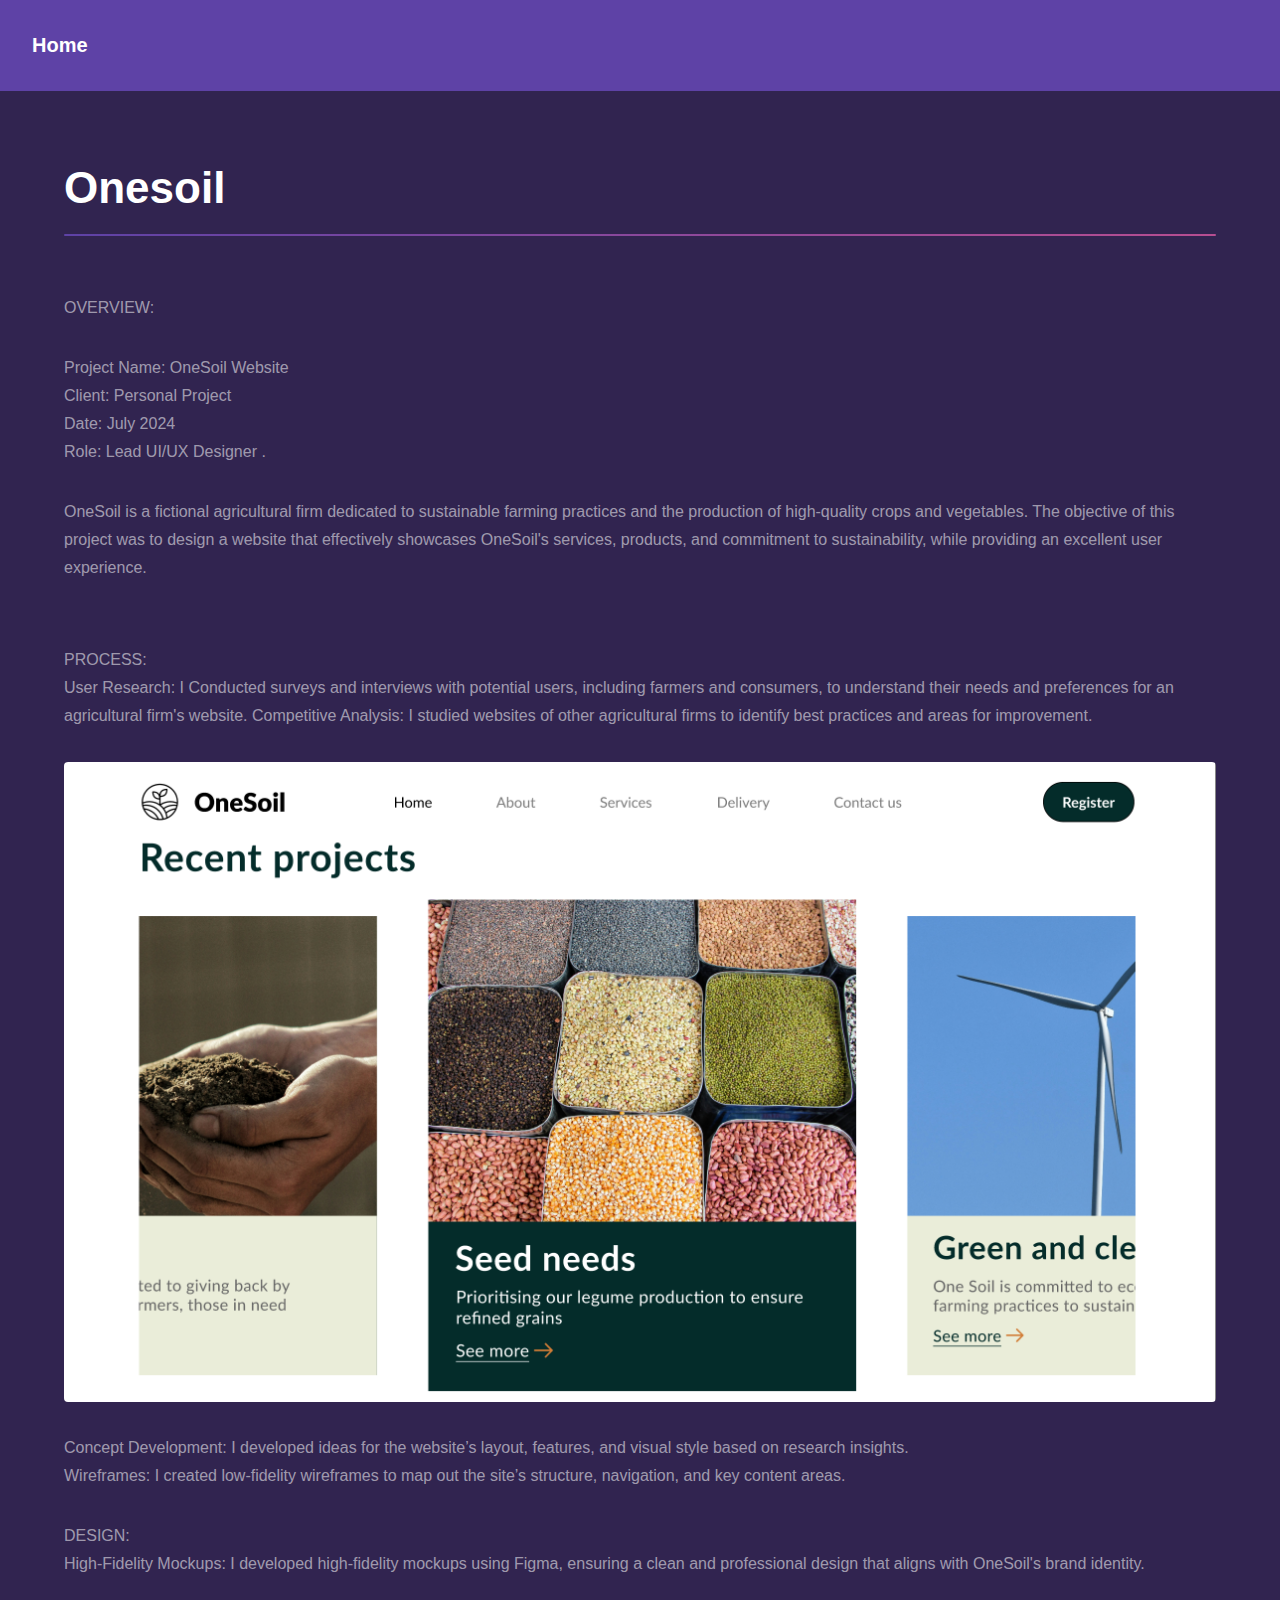
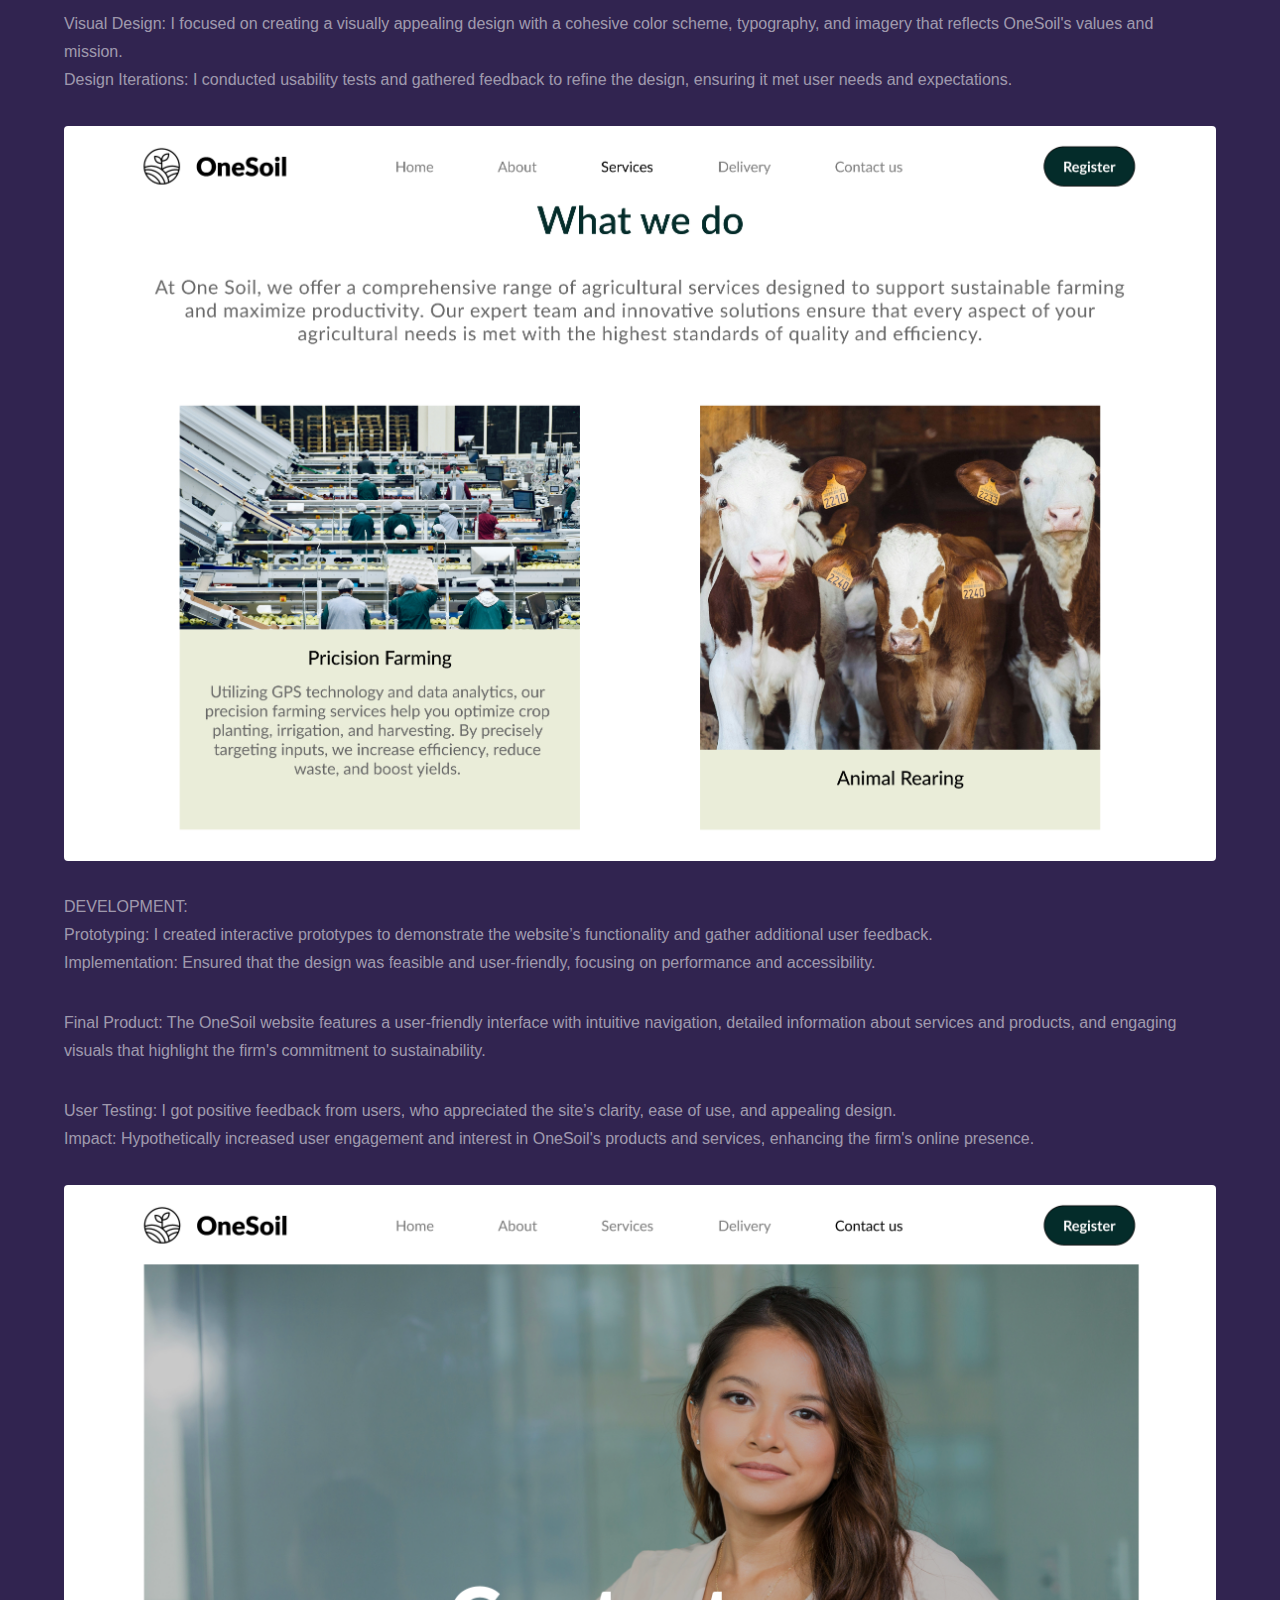
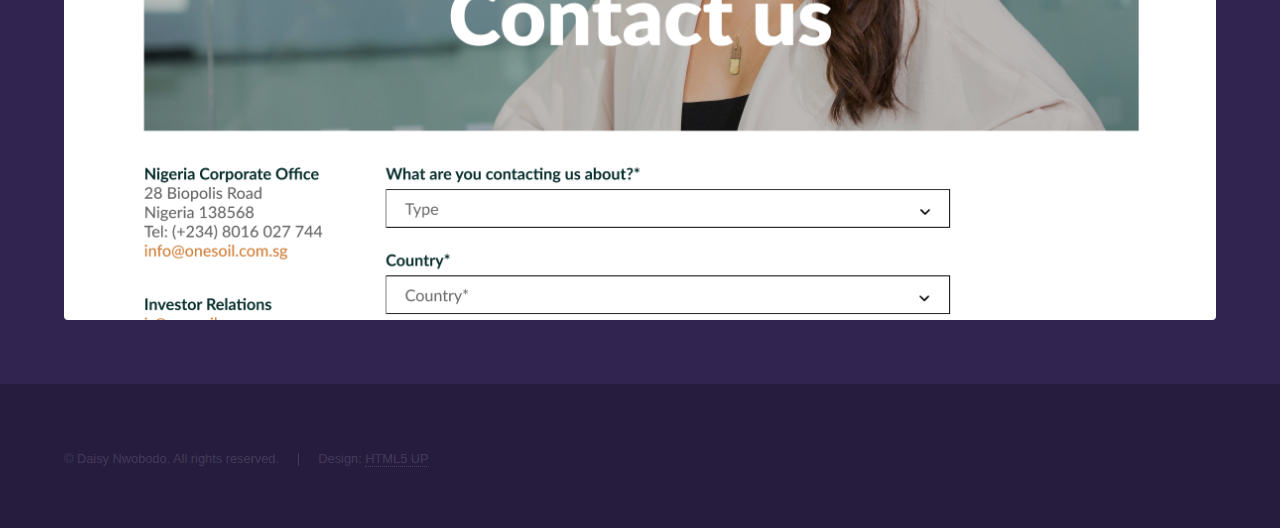
==== commit 9dfe66eb: "Edited image onesoil" ====
--- a/onesoil.html
+++ b/onesoil.html
@@ -45,7 +45,7 @@
 OneSoil is a fictional agricultural firm dedicated to sustainable farming practices and the production
  of high-quality crops and vegetables. The objective of this project was to design a website that effectively showcases OneSoil's services, 
  products, and commitment to sustainability, while providing an excellent user experience. <p></p>
- <span class="image fit"><img src="images/onesoilrecent projects.png" alt="" /></span>
+ <span class="image fit"><img src="images/HEADONESOIL.png" alt="" /></span>
 								</p>PROCESS:<Br/>
 						
 
